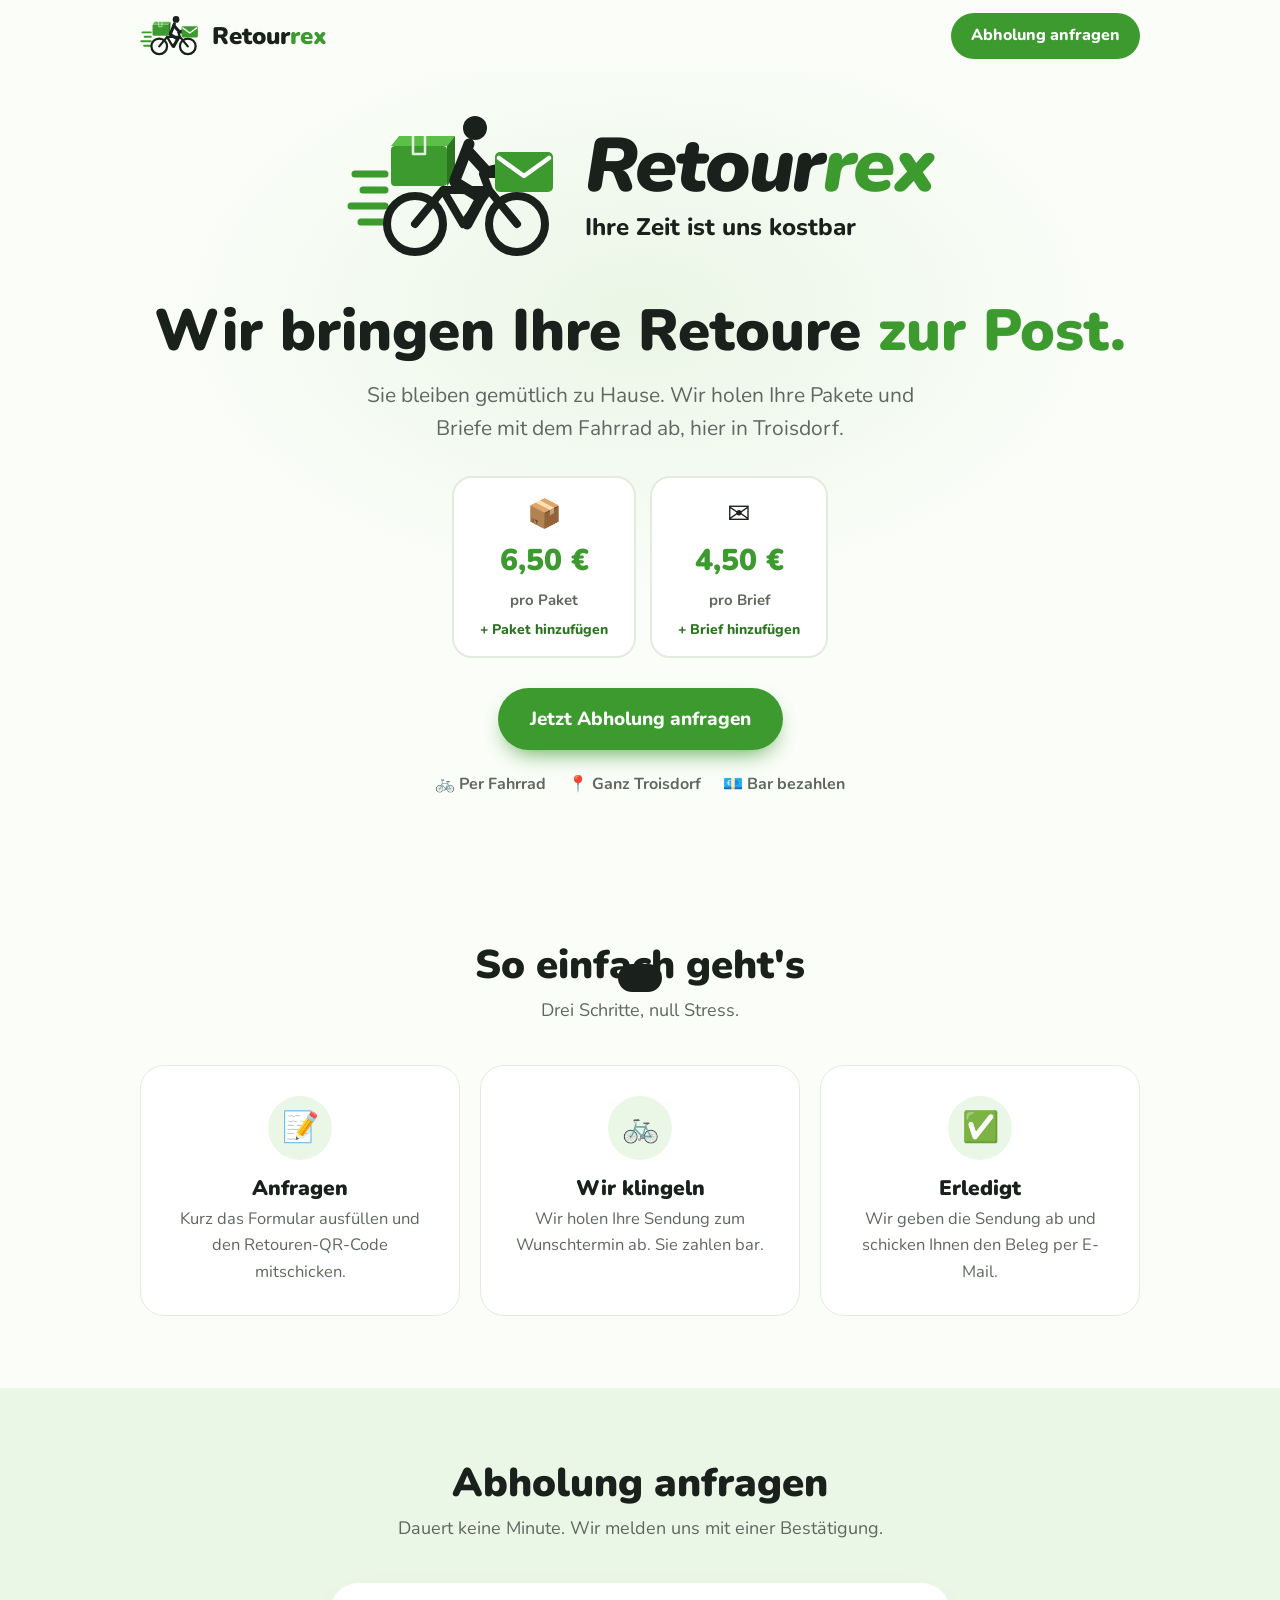
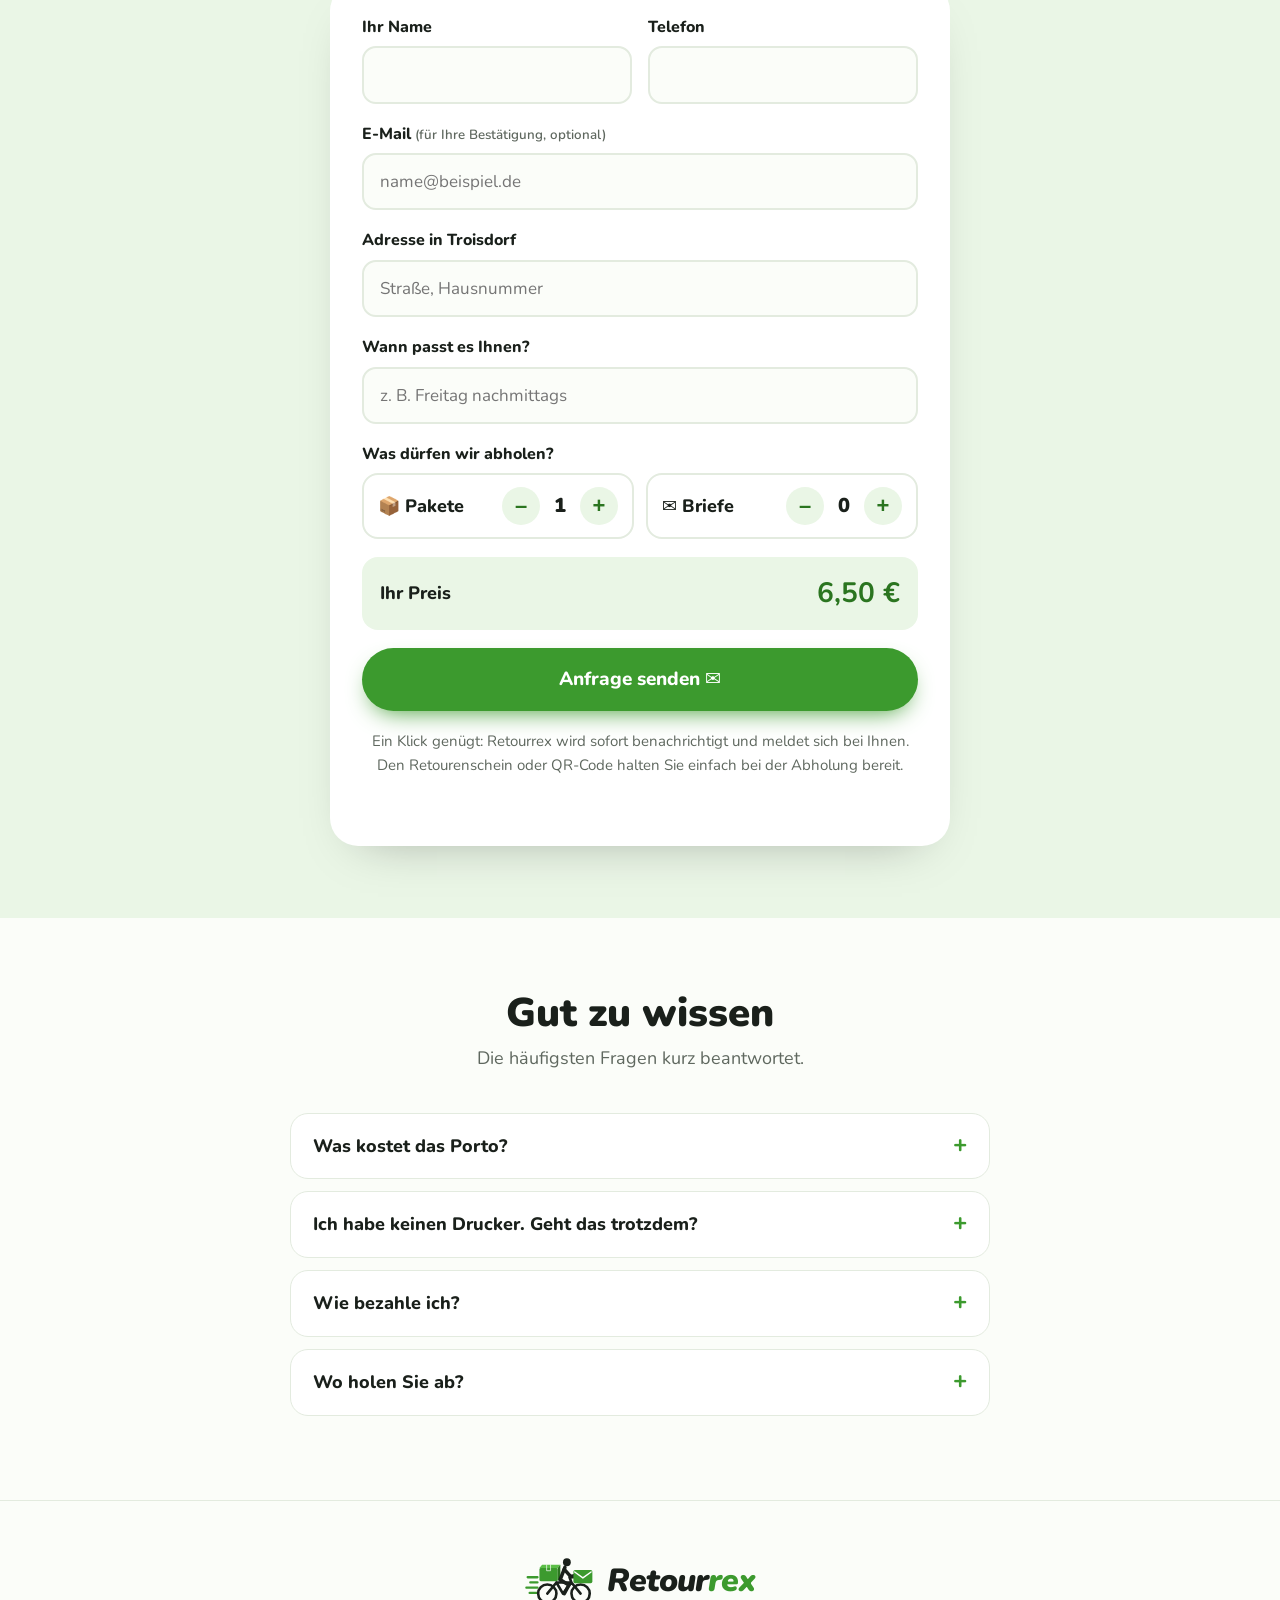
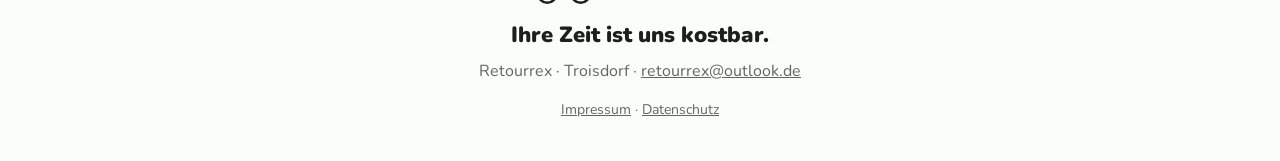
==== index.html @ 2d514b59 "Retourrex Website Co-Authored-By: Claude Opus 5.5 <noreply@anthropic.com>" ====
<!doctype html>
<html lang="de">
<head>
<meta charset="utf-8">
<meta name="viewport" content="width=device-width, initial-scale=1">
<title>Retourrex – Retouren-Abholung Troisdorf</title>
<meta name="description" content="Retourrex holt Ihre Retouren, Pakete und Briefe direkt bei Ihnen zu Hause in Troisdorf ab – per Fahrrad. Paket 6,50 €, Brief 4,50 €.">
<link rel="icon" href="logo-mark.svg">
<link rel="preconnect" href="https://fonts.googleapis.com">
<link rel="preconnect" href="https://fonts.gstatic.com" crossorigin>
<link href="https://fonts.googleapis.com/css2?family=Nunito:wght@400;600;700;800;900&display=swap" rel="stylesheet">
<style>
:root{
  --green:#3c9a2e; --green-dark:#2b7520; --green-soft:#eaf6e6; --glow:#5fd146;
  --ink:#1a201b; --muted:#5f685f; --bg:#fbfdf9; --card:#ffffff; --line:#e3ebdf;
}
@media (prefers-color-scheme: dark){
  :root:not([data-theme="light"]){
    --green:#5cc348; --green-dark:#86dd72; --green-soft:#17281a; --ink:#eef4ec; --muted:#a9b3a9;
    --bg:#0d130e; --card:#141c15; --line:#253227;
  }
}
:root[data-theme="dark"]{
  --green:#5cc348; --green-dark:#86dd72; --green-soft:#17281a; --ink:#eef4ec; --muted:#a9b3a9;
  --bg:#0d130e; --card:#141c15; --line:#253227;
}
*{box-sizing:border-box;margin:0}
html{scroll-behavior:smooth}
body{font-family:Nunito,system-ui,sans-serif;color:var(--ink);background:var(--bg);line-height:1.6;font-size:18px}
a{color:inherit}
.wrap{max-width:1040px;margin:0 auto;padding:0 20px}
h1,h2,h3{line-height:1.15}
h2{font-size:clamp(28px,4.5vw,40px);font-weight:900;text-align:center;margin-bottom:8px}
.sub{text-align:center;color:var(--muted);margin:0 auto 40px;max-width:560px}
section{padding:72px 0}

.btn{display:inline-flex;align-items:center;justify-content:center;gap:10px;background:var(--green);color:#fff;font:inherit;font-weight:800;font-size:19px;text-decoration:none;border:0;border-radius:999px;padding:16px 32px;cursor:pointer;box-shadow:0 10px 24px -10px var(--green);transition:transform .15s,background .15s}
.btn:hover{background:var(--green-dark);transform:translateY(-2px)}

/* Header */
header{position:sticky;top:0;z-index:20;background:color-mix(in srgb,var(--bg) 90%,transparent);backdrop-filter:blur(10px)}
.nav{display:flex;align-items:center;justify-content:space-between;height:72px}
.brand{display:flex;align-items:center;gap:10px;text-decoration:none;font-weight:900;font-size:24px}
.mark{color:var(--ink);display:block}
.brand .mark{width:62px;height:42px}
.brand span span{color:var(--green)}
.nav .btn{padding:10px 20px;font-size:16px;box-shadow:none}

/* Hero */
.hero{text-align:center;padding:24px 0 72px;background:radial-gradient(700px 420px at 50% 30%,var(--green-soft),transparent 70%)}
.logo-big{display:flex;align-items:center;justify-content:center;gap:18px;margin:16px auto 36px;text-align:left;flex-wrap:wrap}
.logo-big .mark{width:clamp(150px,26vw,220px);height:auto;aspect-ratio:220/150;animation:ride 3s ease-in-out infinite}
@keyframes ride{50%{transform:translateX(6px)}}
@media (prefers-reduced-motion: reduce){.logo-big .mark{animation:none}}
.word{font-weight:900;font-style:italic;font-size:clamp(46px,8vw,76px);letter-spacing:-.03em;line-height:1}
.word span{color:var(--green)}
.slogan-hero{font-weight:800;font-size:clamp(18px,2.6vw,24px);margin-top:4px}
@media (max-width:520px){.logo-big{flex-direction:column;text-align:center;gap:6px}}
.hero h1{font-size:clamp(34px,6vw,58px);font-weight:900;margin-bottom:14px}
.hero h1 span{color:var(--green)}
.hero p{font-size:clamp(18px,2.4vw,21px);color:var(--muted);max-width:580px;margin:0 auto 30px}
.prices{display:flex;justify-content:center;gap:14px;flex-wrap:wrap;margin-bottom:30px}
.price{background:var(--card);border:2px solid var(--line);border-radius:20px;padding:14px 26px;min-width:150px}
.price .ico{font-size:28px}
.price b{display:block;font-size:30px;font-weight:900;color:var(--green)}
.price small{color:var(--muted);font-weight:700}
.trust{display:flex;justify-content:center;gap:22px;flex-wrap:wrap;margin-top:22px;color:var(--muted);font-weight:700;font-size:16px}

/* Steps */
.steps{display:grid;grid-template-columns:repeat(3,1fr);gap:20px}
.step{background:var(--card);border:1px solid var(--line);border-radius:24px;padding:30px 24px;text-align:center}
.step .num{width:64px;height:64px;border-radius:50%;background:var(--green-soft);display:grid;place-items:center;font-size:30px;margin:0 auto 16px}
.step h3{font-size:21px;font-weight:900;margin-bottom:6px}
.step p{color:var(--muted);font-size:16.5px}
@media (max-width:760px){.steps{grid-template-columns:1fr}}

/* Booking */
.book{background:var(--green-soft)}
form{max-width:620px;margin:0 auto;background:var(--card);border-radius:28px;padding:32px;box-shadow:0 20px 50px -30px rgba(0,0,0,.35);display:grid;gap:18px}
.row{display:grid;grid-template-columns:1fr 1fr;gap:16px}
@media (max-width:560px){.row{grid-template-columns:1fr}form{padding:22px}}
label{display:block;font-weight:800;font-size:16px;margin-bottom:6px}
input,textarea{font:inherit;font-size:17px;padding:13px 16px;border-radius:14px;border:2px solid var(--line);background:var(--bg);color:var(--ink);width:100%}
input:focus,textarea:focus{outline:none;border-color:var(--green)}
.counters{display:grid;grid-template-columns:1fr 1fr;gap:12px}
.counter{border:2px solid var(--line);border-radius:16px;padding:12px 14px;display:flex;align-items:center;justify-content:space-between;gap:8px}
.counter span{font-weight:800}
.counter .ctl{display:flex;align-items:center;gap:10px}
.counter button{width:38px;height:38px;border-radius:50%;border:0;background:var(--green-soft);color:var(--green-dark);font-size:22px;font-weight:900;cursor:pointer}
.counter button:hover{background:var(--green);color:#fff}
.counter output{min-width:20px;text-align:center;font-weight:900;font-size:20px}
@media (max-width:420px){.counters{grid-template-columns:1fr}}
.total{display:flex;justify-content:space-between;align-items:center;background:var(--green-soft);border-radius:16px;padding:14px 18px;font-weight:800}
.total b{font-size:28px;color:var(--green-dark)}
.tip{font-size:15px;color:var(--muted);text-align:center}
form .btn{width:100%}
#msg{text-align:center;font-weight:700;color:var(--green-dark);min-height:1.2em;font-size:16px}

.price{font:inherit;color:inherit;cursor:pointer;transition:transform .15s,border-color .15s}
.price:hover{transform:translateY(-3px);border-color:var(--green)}
.price .add{display:block;margin-top:6px;font-size:14px;font-weight:800;color:var(--green-dark)}
.btn.ghost{background:transparent;color:var(--green-dark);border:2px solid var(--green);box-shadow:none}
.btn.ghost:hover{background:var(--green-soft)}
.btn[disabled]{opacity:.7;cursor:wait;transform:none}
.done{max-width:620px;margin:0 auto;background:var(--card);border-radius:28px;padding:40px 32px;text-align:center;box-shadow:0 20px 50px -30px rgba(0,0,0,.35)}
.done-ico{font-size:56px;animation:pop .5s ease-out}
@keyframes pop{0%{transform:scale(.3)}70%{transform:scale(1.15)}100%{transform:scale(1)}}
.done h3{font-size:28px;font-weight:900;margin:8px 0}
.done p{color:var(--muted)}
.summary{background:var(--green-soft);border-radius:16px;padding:14px 18px;margin:20px 0;font-weight:700;text-align:left;white-space:pre-line}
.toast{position:fixed;left:50%;bottom:28px;transform:translate(-50%,120px);background:var(--ink);color:var(--bg);padding:14px 22px;border-radius:999px;font-weight:800;z-index:50;transition:transform .3s;pointer-events:none;white-space:nowrap}
.toast.show{transform:translate(-50%,0)}
@media (max-width:640px){.toast{bottom:90px}}

[hidden]{display:none!important}
/* FAQ */
.faq{max-width:700px;margin:0 auto}
details{background:var(--card);border:1px solid var(--line);border-radius:18px;padding:18px 22px;margin-bottom:12px}
summary{font-weight:800;cursor:pointer;list-style:none;display:flex;justify-content:space-between;gap:12px}
summary::-webkit-details-marker{display:none}
summary::after{content:"+";color:var(--green);font-size:24px;line-height:1}
details[open] summary::after{content:"–"}
details p{color:var(--muted);margin-top:8px}

/* Footer */
footer{text-align:center;padding:56px 0 40px;border-top:1px solid var(--line)}
.logo-foot{display:flex;align-items:center;justify-content:center;gap:10px;margin-bottom:12px}
.logo-foot .mark{width:72px;height:49px}
.logo-foot .word{font-size:32px}
footer .slogan{font-weight:900;font-size:22px;margin-bottom:6px}
footer p{color:var(--muted);font-size:16px}
footer .small{font-size:14px;margin-top:14px}
.mobile-cta{display:none}
@media (max-width:640px){
  .nav .btn{display:none}
  .mobile-cta{display:flex;position:fixed;left:14px;right:14px;bottom:14px;z-index:30}
  footer{padding-bottom:100px}
}
</style>
</head>
<body>
<svg width="0" height="0" style="position:absolute" aria-hidden="true"><symbol id="mark" viewBox="0 0 220 150" fill="none" stroke-linecap="round" stroke-linejoin="round">
  <!-- Speed-Linien -->
  <g stroke="#3c9a2e" stroke-width="7">
    <path d="M8 62h30M16 78h22M4 94h34M14 110h22"/>
  </g>
  <!-- Paket hinten -->
  <rect x="44" y="34" width="56" height="40" rx="4" fill="#3c9a2e"/>
  <path d="M44 34l8-10h56l-8 10z" fill="#5cbf48"/>
  <path d="M100 34l8-10v40l-8 10z" fill="#2b7520"/>
  <path d="M66 24v18h12V24" stroke="#ffffff" stroke-width="2.5" fill="none" opacity=".85"/>
  <!-- Räder -->
  <g stroke="currentColor" stroke-width="8">
    <circle cx="68" cy="112" r="28"/>
    <circle cx="170" cy="112" r="28"/>
    <!-- Rahmen -->
    <path d="M68 112l28-34h46l28 34M96 78l20 34 26-34M110 70l6 8M142 78l-6-16h12"/>
  </g>
  <!-- Fahrer -->
  <circle cx="128" cy="16" r="12" fill="currentColor"/>
  <g stroke="currentColor" stroke-width="11">
    <path d="M122 32l-14 36"/>
    <path d="M120 38l20 22 8-2"/>
    <path d="M108 70l26 16-14 26"/>
  </g>
  <!-- Brief vorne -->
  <rect x="148" y="40" width="58" height="40" rx="5" fill="#3c9a2e"/>
  <path d="M152 46l25 18 25-18" stroke="#ffffff" stroke-width="4.5"/>
</symbol></svg>

<header>
  <div class="wrap nav">
    <a class="brand" href="#top"><svg class="mark" aria-hidden="true"><use href="#mark"/></svg><span>Retour<span>rex</span></span></a>
    <a class="btn" href="#buchen">Abholung anfragen</a>
  </div>
</header>

<main id="top">
  <section class="hero">
    <div class="wrap">
      <div class="logo-big" role="img" aria-label="Retourrex – Ihre Zeit ist uns kostbar"><svg class="mark" aria-hidden="true"><use href="#mark"/></svg><div><div class="word">Retour<span>rex</span></div><div class="slogan-hero">Ihre Zeit ist uns kostbar</div></div></div>
      <h1>Wir bringen Ihre Retoure <span>zur Post.</span></h1>
      <p>Sie bleiben gemütlich zu Hause. Wir holen Ihre Pakete und Briefe mit dem Fahrrad ab, hier in Troisdorf.</p>
      <div class="prices">
        <button type="button" class="price" data-add="p"><div class="ico">📦</div><b>6,50 €</b><small>pro Paket</small><span class="add">+ Paket hinzufügen</span></button>
        <button type="button" class="price" data-add="b"><div class="ico">✉️</div><b>4,50 €</b><small>pro Brief</small><span class="add">+ Brief hinzufügen</span></button>
      </div>
      <a class="btn" href="#buchen">Jetzt Abholung anfragen</a>
      <div class="trust"><span>🚲 Per Fahrrad</span><span>📍 Ganz Troisdorf</span><span>💶 Bar bezahlen</span></div>
    </div>
  </section>

  <section>
    <div class="wrap">
      <h2>So einfach geht's</h2>
      <p class="sub">Drei Schritte, null Stress.</p>
      <div class="steps">
        <div class="step"><div class="num">📝</div><h3>Anfragen</h3><p>Kurz das Formular ausfüllen und den Retouren-QR-Code mitschicken.</p></div>
        <div class="step"><div class="num">🚲</div><h3>Wir klingeln</h3><p>Wir holen Ihre Sendung zum Wunschtermin ab. Sie zahlen bar.</p></div>
        <div class="step"><div class="num">✅</div><h3>Erledigt</h3><p>Wir geben die Sendung ab und schicken Ihnen den Beleg per E-Mail.</p></div>
      </div>
    </div>
  </section>

  <section class="book" id="buchen">
    <div class="wrap">
      <h2>Abholung anfragen</h2>
      <p class="sub">Dauert keine Minute. Wir melden uns mit einer Bestätigung.</p>
      <form id="bookForm" novalidate>
        <div class="row">
          <div><label for="fName">Ihr Name</label><input id="fName" autocomplete="name" required></div>
          <div><label for="fPhone">Telefon</label><input id="fPhone" type="tel" autocomplete="tel" required></div>
        </div>
        <div><label for="fMail">E-Mail <small style="font-weight:600;color:var(--muted)">(für Ihre Bestätigung, optional)</small></label><input id="fMail" type="email" autocomplete="email" placeholder="name@beispiel.de"></div>
        <div><label for="fAddr">Adresse in Troisdorf</label><input id="fAddr" autocomplete="street-address" placeholder="Straße, Hausnummer" required></div>
        <div><label for="fDate">Wann passt es Ihnen?</label><input id="fDate" placeholder="z. B. Freitag nachmittags" required></div>
        <div>
          <label>Was dürfen wir abholen?</label>
          <div class="counters">
            <div class="counter"><span>📦 Pakete</span><div class="ctl"><button type="button" data-t="p" data-d="-1" aria-label="Ein Paket weniger">–</button><output id="cP">1</output><button type="button" data-t="p" data-d="1" aria-label="Ein Paket mehr">+</button></div></div>
            <div class="counter"><span>✉️ Briefe</span><div class="ctl"><button type="button" data-t="b" data-d="-1" aria-label="Ein Brief weniger">–</button><output id="cB">0</output><button type="button" data-t="b" data-d="1" aria-label="Ein Brief mehr">+</button></div></div>
          </div>
        </div>
        <div class="total"><span>Ihr Preis</span><b id="total">6,50 €</b></div>
        <button class="btn" type="submit">Anfrage senden ✉️</button>
        <p class="tip">Ein Klick genügt: Retourrex wird sofort benachrichtigt und meldet sich bei Ihnen. Den Retourenschein oder QR-Code halten Sie einfach bei der Abholung bereit.</p>
        <p id="msg" role="status"></p>
      </form>
      <div class="done" id="done" hidden tabindex="-1">
        <div class="done-ico">🎉</div>
        <h3>Danke, <span id="dName"></span>!</h3>
        <p id="dText">Ihre Anfrage ist bei Retourrex angekommen. Wir melden uns in Kürze unter <b id="dPhone"></b>, um den Termin zu bestätigen.</p>
        <div class="summary" id="dSum"></div>
        <button type="button" class="btn ghost" id="again">Noch eine Abholung anfragen</button>
      </div>
      <div class="toast" id="toast" role="status" aria-live="polite"></div>
    </div>
  </section>

  <section>
    <div class="wrap">
      <h2>Gut zu wissen</h2>
      <p class="sub">Die häufigsten Fragen kurz beantwortet.</p>
      <div class="faq">
        <details><summary>Was kostet das Porto?</summary><p>Bei kostenlosen Retouren zahlen Sie nur unseren Abholpreis. Bei frankierten Sendungen kommt das Porto dazu.</p></details>
        <details><summary>Ich habe keinen Drucker. Geht das trotzdem?</summary><p>Ja! Schicken Sie uns einfach den QR-Code per E-Mail. Das Etikett wird dann bei der Annahmestelle gedruckt.</p></details>
        <details><summary>Wie bezahle ich?</summary><p>Bar bei der Abholung. Am besten den Betrag passend bereithalten.</p></details>
        <details><summary>Wo holen Sie ab?</summary><p>In ganz Troisdorf: Mitte, Oberlar, Sieglar, Spich, Altenrath, Bergheim, Eschmar, Kriegsdorf, Müllekoven und allen anderen Stadtteilen.</p></details>
      </div>
    </div>
  </section>
</main>

<footer>
  <div class="wrap">
    <div class="logo-foot"><svg class="mark" aria-hidden="true"><use href="#mark"/></svg><span class="word">Retour<span>rex</span></span></div>
    <div class="slogan">Ihre Zeit ist uns kostbar.</div>
    <p>Retourrex · Troisdorf · <a href="mailto:retourrex@outlook.de">retourrex@outlook.de</a></p>
    <p class="small"><a href="#" onclick="return false">Impressum</a> · <a href="#" onclick="return false">Datenschutz</a></p>
  </div>
</footer>

<a class="btn mobile-cta" href="#buchen">📦 Abholung anfragen</a>

<script>
/* ===== EINSTELLUNG =====
   Kostenlosen Schlüssel holen auf https://web3forms.com (nur E-Mail eingeben, z. B. retourrex@outlook.de)
   und hier zwischen die Anführungszeichen setzen. Dann kommt jede Anfrage sofort als E-Mail an.
   Ohne Schlüssel öffnet sich ersatzweise das E-Mail-Programm des Kunden. */
const WEB3FORMS_KEY = '';
const EMAIL='retourrex@outlook.de', P=6.5, B=4.5;

const $=id=>document.getElementById(id);
const eur=n=>n.toLocaleString('de-DE',{style:'currency',currency:'EUR'});
const c={p:1,b:0};
let pristine=true;
function render(){ $('cP').textContent=c.p; $('cB').textContent=c.b; $('total').textContent=eur(c.p*P+c.b*B); }
function toast(t){ const el=$('toast'); el.textContent=t; el.classList.add('show'); clearTimeout(toast.t); toast.t=setTimeout(()=>el.classList.remove('show'),2200); }

document.querySelectorAll('.counter button').forEach(btn=>btn.addEventListener('click',()=>{
  pristine=false; const t=btn.dataset.t; c[t]=Math.max(0,Math.min(30,c[t]+ +btn.dataset.d)); render();
}));
// Preis-Karten anklickbar: fügen etwas hinzu und springen zum Formular
document.querySelectorAll('[data-add]').forEach(card=>card.addEventListener('click',()=>{
  const t=card.dataset.add;
  if(pristine){ c.p=0; c.b=0; pristine=false; }
  c[t]=Math.min(30,c[t]+1); render();
  toast(t==='p' ? `📦 Paket hinzugefügt (${c.p})` : `✉️ Brief hinzugefügt (${c.b})`);
  $('buchen').scrollIntoView({behavior:'smooth'});
}));

function summary(){
  return `📍 ${$('fAddr').value}, Troisdorf\n🕒 ${$('fDate').value}\n📦 ${c.p} Paket(e) · ✉️ ${c.b} Brief(e)\n💶 ${eur(c.p*P+c.b*B)} (bar bei Abholung)`;
}
function showDone(viaMail){
  if(viaMail) $('dText').innerHTML='Bitte senden Sie jetzt noch die E-Mail ab, die sich geöffnet hat. Danach melden wir uns unter <b id="dPhone"></b>.';
  $('dName').textContent=$('fName').value.split(' ')[0];
  $('dPhone').textContent=$('fPhone').value;
  $('dSum').textContent=summary();
  $('bookForm').hidden=true; $('done').hidden=false; $('done').focus();
  $('buchen').scrollIntoView({behavior:'smooth'});
}

$('bookForm').addEventListener('submit',async e=>{
  e.preventDefault();
  for(const id of ['fName','fPhone','fAddr','fDate']){
    if(!$(id).value.trim()){ $(id).focus(); $('msg').textContent='Bitte noch alle Felder ausfüllen 🙂'; return; }
  }
  if(c.p+c.b<1){ $('msg').textContent='Bitte mindestens ein Paket oder einen Brief wählen.'; return; }
  const data={
    Name:$('fName').value, Telefon:$('fPhone').value, 'E-Mail':$('fMail').value||'–',
    Adresse:$('fAddr').value+', Troisdorf', Wunschtermin:$('fDate').value,
    Pakete:c.p, Briefe:c.b, Preis:eur(c.p*P+c.b*B)+' (bar)'
  };
  const btn=e.submitter||$('bookForm').querySelector('[type=submit]');
  if(WEB3FORMS_KEY){
    btn.disabled=true; btn.textContent='Wird gesendet …'; $('msg').textContent='';
    try{
      const r=await fetch('https://api.web3forms.com/submit',{method:'POST',headers:{'Content-Type':'application/json',Accept:'application/json'},
        body:JSON.stringify({access_key:WEB3FORMS_KEY, subject:`🚲 Neue Abholung: ${data.Name} – ${data.Wunschtermin}`, from_name:'Retourrex Website',
          ...(($('fMail').value)?{email:$('fMail').value}:{}), ...data})});
      const j=await r.json();
      if(!j.success) throw new Error(j.message);
      showDone(); return;
    }catch(err){
      $('msg').textContent='Senden hat nicht geklappt. Wir öffnen stattdessen Ihr E-Mail-Programm.';
    }finally{ btn.disabled=false; btn.textContent='Anfrage senden ✉️'; }
  }
  const body='Hallo Retourrex,\n\nich möchte gern eine Abholung:\n\n'+Object.entries(data).map(([k,v])=>`${k}: ${v}`).join('\n')+'\n\nDanke!';
  location.href=`mailto:${EMAIL}?subject=${encodeURIComponent('Abholung – '+data.Name)}&body=${encodeURIComponent(body)}`;
  showDone(true);
});
$('again').addEventListener('click',()=>{
  $('bookForm').reset(); c.p=1; c.b=0; pristine=true; render(); $('msg').textContent='';
  $('done').hidden=true; $('bookForm').hidden=false; $('fName').focus();
});
</script>
</body>
</html>
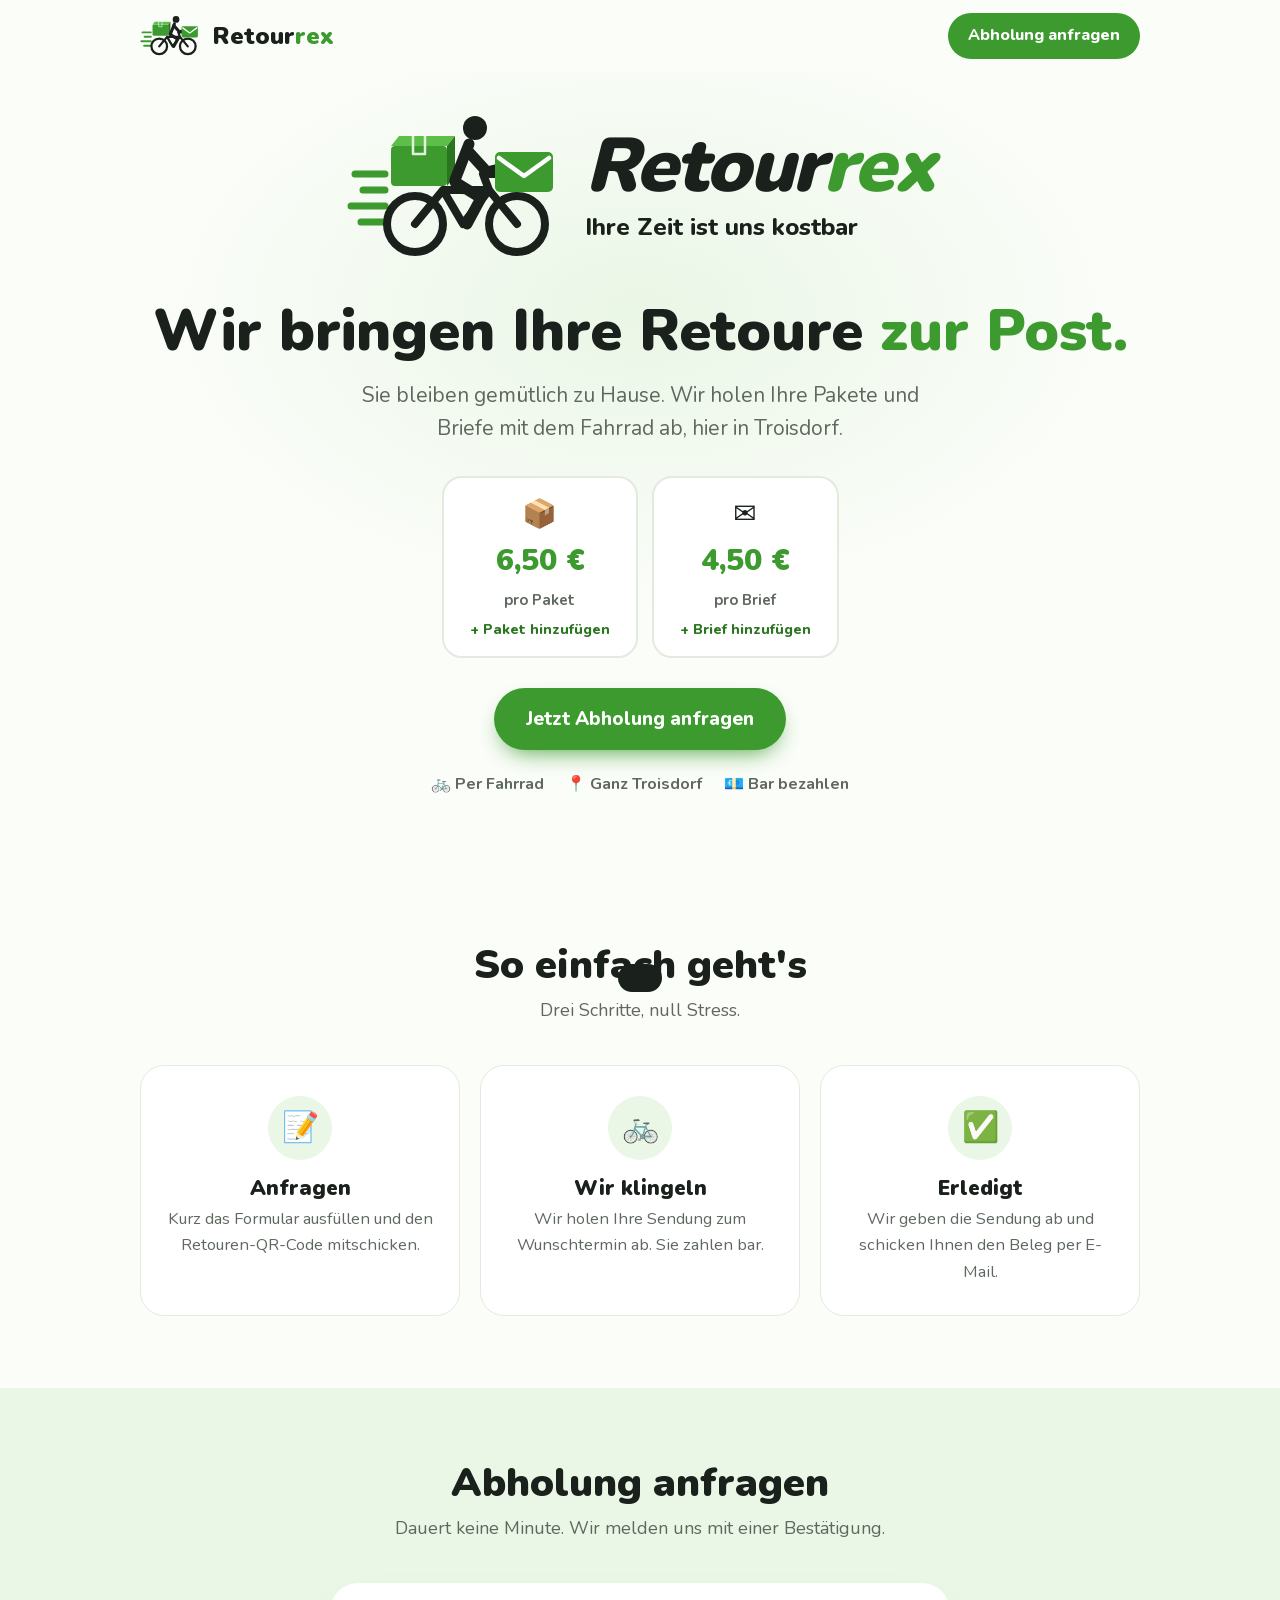
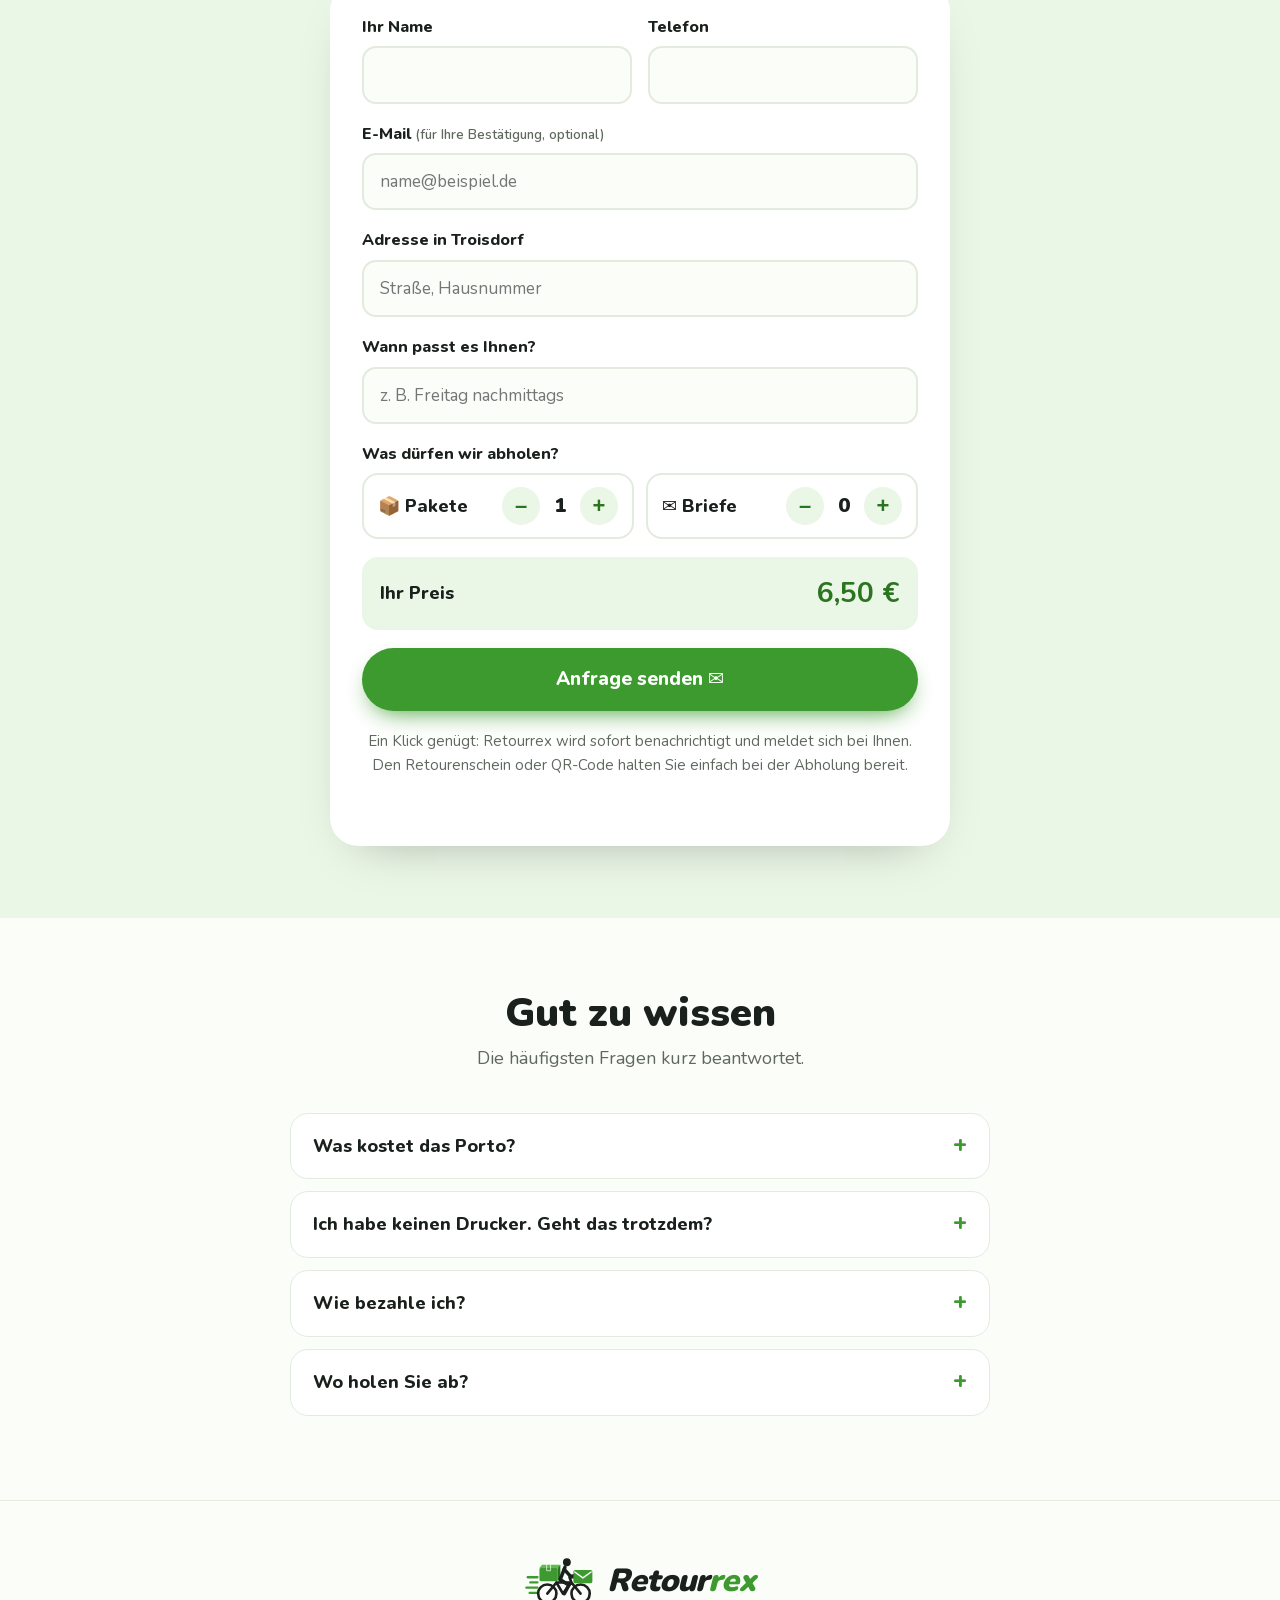
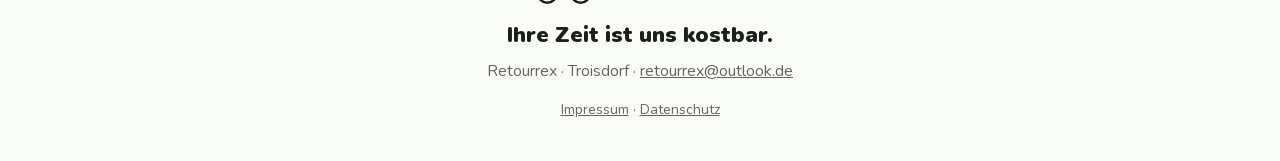
==== commit 508a784f: "Impressum, Datenschutz und lokale Schrift Co-Authored-By: Claude Opus 5.5 <noreply@anthropic.com>" ====
--- a/index.html
+++ b/index.html
@@ -6,9 +6,8 @@
 <title>Retourrex – Retouren-Abholung Troisdorf</title>
 <meta name="description" content="Retourrex holt Ihre Retouren, Pakete und Briefe direkt bei Ihnen zu Hause in Troisdorf ab – per Fahrrad. Paket 6,50 €, Brief 4,50 €.">
 <link rel="icon" href="logo-mark.svg">
-<link rel="preconnect" href="https://fonts.googleapis.com">
-<link rel="preconnect" href="https://fonts.gstatic.com" crossorigin>
-<link href="https://fonts.googleapis.com/css2?family=Nunito:wght@400;600;700;800;900&display=swap" rel="stylesheet">
+<link rel="preload" href="fonts/nunito-latin.woff2" as="font" type="font/woff2" crossorigin>
+<style>@font-face{font-family:Nunito;src:url(fonts/nunito-latin.woff2) format("woff2");font-weight:200 1000;font-display:swap}</style>
 <style>
 :root{
   --green:#3c9a2e; --green-dark:#2b7520; --green-soft:#eaf6e6; --glow:#5fd146;
@@ -256,7 +255,7 @@
     <div class="logo-foot"><svg class="mark" aria-hidden="true"><use href="#mark"/></svg><span class="word">Retour<span>rex</span></span></div>
     <div class="slogan">Ihre Zeit ist uns kostbar.</div>
     <p>Retourrex · Troisdorf · <a href="mailto:retourrex@outlook.de">retourrex@outlook.de</a></p>
-    <p class="small"><a href="#" onclick="return false">Impressum</a> · <a href="#" onclick="return false">Datenschutz</a></p>
+    <p class="small"><a href="impressum.html">Impressum</a> · <a href="datenschutz.html">Datenschutz</a></p>
   </div>
 </footer>
 
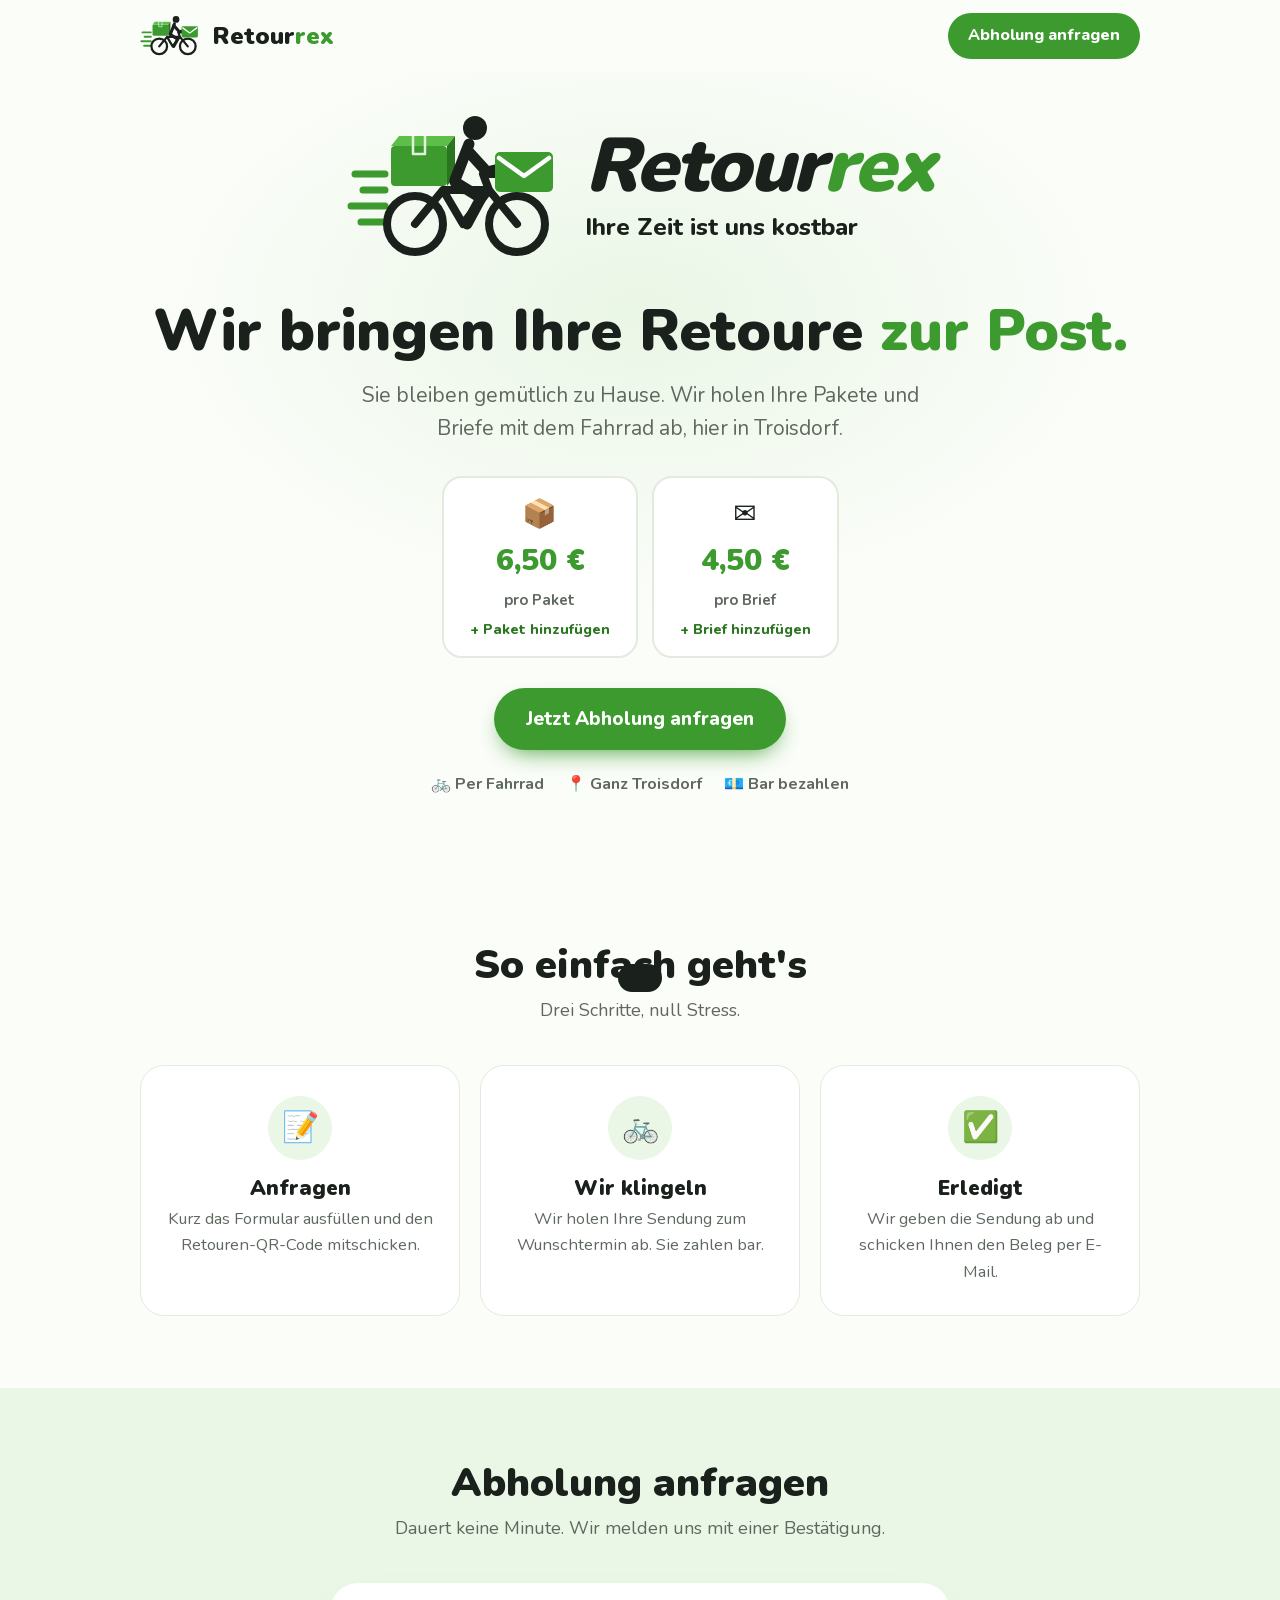
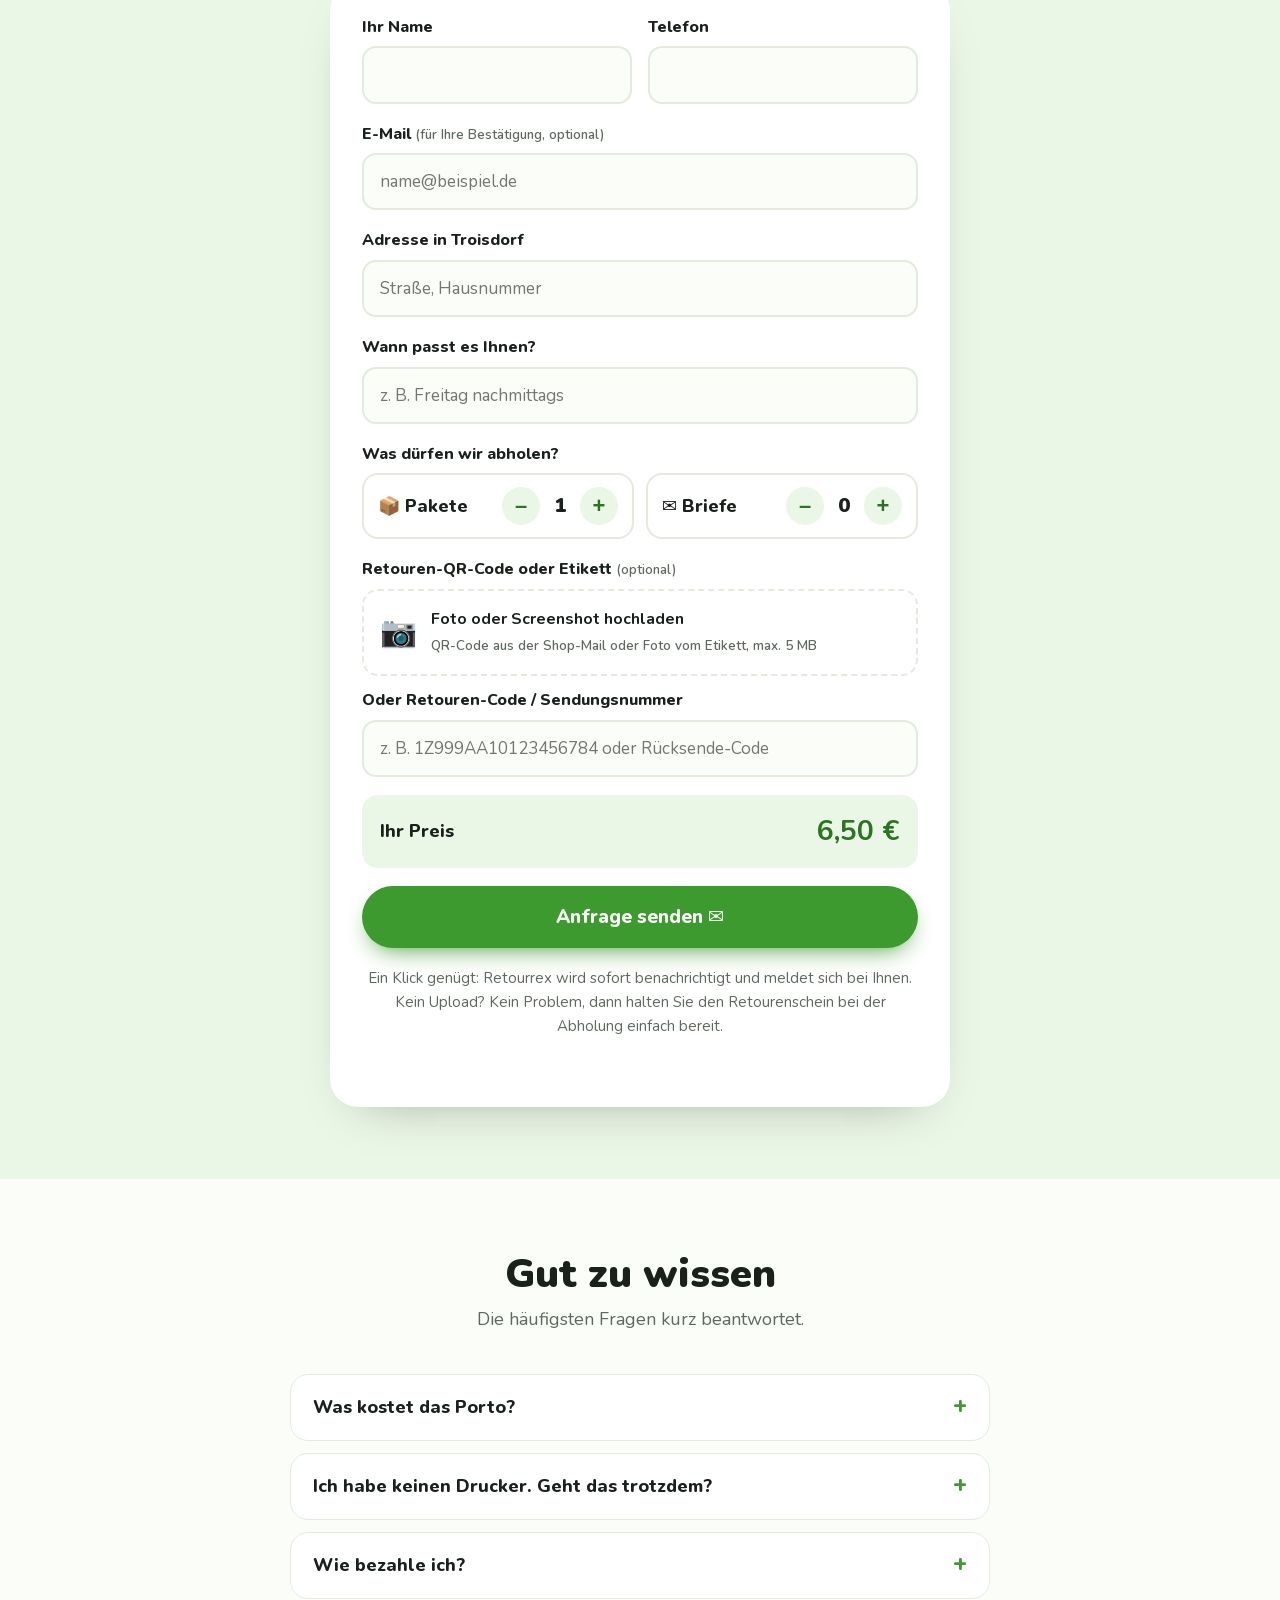
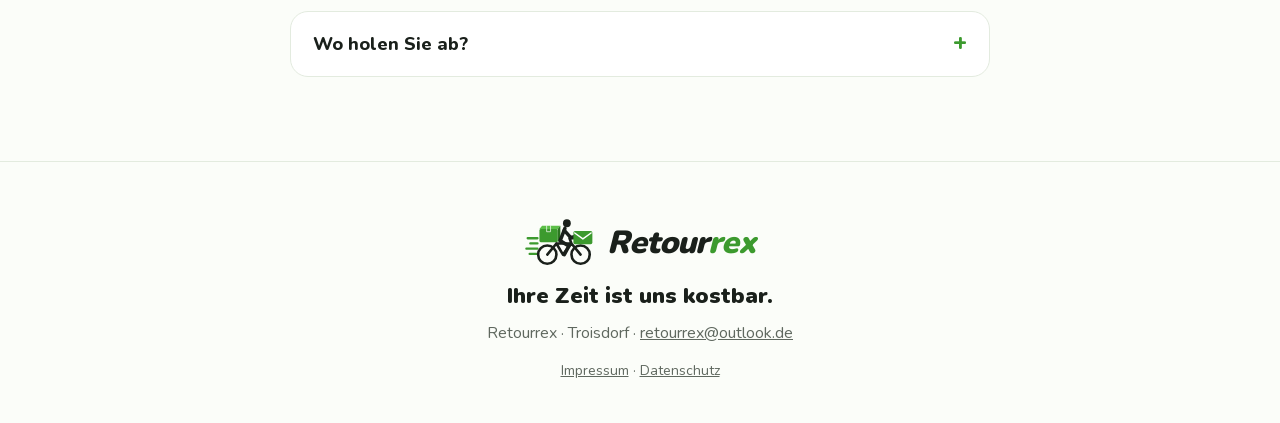
==== commit 0d750a3a: "Upload für Retouren-QR-Code und Feld für Retouren-Code Co-Authored-By: Claude Opus 5.5 <noreply@anth" ====
--- a/index.html
+++ b/index.html
@@ -112,6 +112,14 @@
 @media (max-width:640px){.toast{bottom:90px}}
 
 [hidden]{display:none!important}
+.drop{display:flex;align-items:center;gap:14px;border:2px dashed var(--line);border-radius:16px;padding:16px;cursor:pointer;margin:0;font-weight:600;transition:border-color .15s,background .15s}
+.drop:hover,.drop.over{border-color:var(--green);background:var(--green-soft)}
+.drop input{position:absolute;width:1px;height:1px;opacity:0}
+.drop:focus-within{border-color:var(--green)}
+.drop-ico{font-size:30px;flex:none}
+.drop small{color:var(--muted);font-weight:600}
+.drop img{width:64px;height:64px;object-fit:cover;border-radius:10px;margin-left:auto;flex:none}
+.link{background:none;border:0;color:var(--green-dark);font:inherit;font-size:15px;font-weight:800;cursor:pointer;padding:6px 0;text-decoration:underline}
 /* FAQ */
 .faq{max-width:700px;margin:0 auto}
 details{background:var(--card);border:1px solid var(--line);border-radius:18px;padding:18px 22px;margin-bottom:12px}
@@ -220,9 +228,21 @@
             <div class="counter"><span>✉️ Briefe</span><div class="ctl"><button type="button" data-t="b" data-d="-1" aria-label="Ein Brief weniger">–</button><output id="cB">0</output><button type="button" data-t="b" data-d="1" aria-label="Ein Brief mehr">+</button></div></div>
           </div>
         </div>
+        <div class="ret">
+          <label>Retouren-QR-Code oder Etikett <small style="font-weight:600;color:var(--muted)">(optional)</small></label>
+          <label class="drop" for="fFile" id="dropZone">
+            <input id="fFile" type="file" accept="image/*,application/pdf">
+            <span class="drop-ico">📷</span>
+            <span id="dropText"><b>Foto oder Screenshot hochladen</b><br><small>QR-Code aus der Shop-Mail oder Foto vom Etikett, max. 5 MB</small></span>
+            <img id="dropPrev" alt="" hidden>
+          </label>
+          <button type="button" class="link" id="fileClear" hidden>Datei entfernen</button>
+          <label for="fCode" style="margin-top:12px">Oder Retouren-Code / Sendungsnummer</label>
+          <input id="fCode" placeholder="z. B. 1Z999AA10123456784 oder Rücksende-Code">
+        </div>
         <div class="total"><span>Ihr Preis</span><b id="total">6,50 €</b></div>
         <button class="btn" type="submit">Anfrage senden ✉️</button>
-        <p class="tip">Ein Klick genügt: Retourrex wird sofort benachrichtigt und meldet sich bei Ihnen. Den Retourenschein oder QR-Code halten Sie einfach bei der Abholung bereit.</p>
+        <p class="tip">Ein Klick genügt: Retourrex wird sofort benachrichtigt und meldet sich bei Ihnen. Kein Upload? Kein Problem, dann halten Sie den Retourenschein bei der Abholung einfach bereit.</p>
         <p id="msg" role="status"></p>
       </form>
       <div class="done" id="done" hidden tabindex="-1">
@@ -242,7 +262,7 @@
       <p class="sub">Die häufigsten Fragen kurz beantwortet.</p>
       <div class="faq">
         <details><summary>Was kostet das Porto?</summary><p>Bei kostenlosen Retouren zahlen Sie nur unseren Abholpreis. Bei frankierten Sendungen kommt das Porto dazu.</p></details>
-        <details><summary>Ich habe keinen Drucker. Geht das trotzdem?</summary><p>Ja! Schicken Sie uns einfach den QR-Code per E-Mail. Das Etikett wird dann bei der Annahmestelle gedruckt.</p></details>
+        <details><summary>Ich habe keinen Drucker. Geht das trotzdem?</summary><p>Ja! Laden Sie den QR-Code einfach im Anfrageformular hoch, als Screenshot aus der Shop-Mail. Das Etikett wird dann bei der Annahmestelle gedruckt.</p></details>
         <details><summary>Wie bezahle ich?</summary><p>Bar bei der Abholung. Am besten den Betrag passend bereithalten.</p></details>
         <details><summary>Wo holen Sie ab?</summary><p>In ganz Troisdorf: Mitte, Oberlar, Sieglar, Spich, Altenrath, Bergheim, Eschmar, Kriegsdorf, Müllekoven und allen anderen Stadtteilen.</p></details>
       </div>
@@ -263,9 +283,10 @@
 
 <script>
 /* ===== EINSTELLUNG =====
-   Kostenlosen Schlüssel holen auf https://web3forms.com (nur E-Mail eingeben, z. B. retourrex@outlook.de)
-   und hier zwischen die Anführungszeichen setzen. Dann kommt jede Anfrage sofort als E-Mail an.
-   Ohne Schlüssel öffnet sich ersatzweise das E-Mail-Programm des Kunden. */
+   Bestellungen gehen direkt per FormSubmit (formsubmit.co) als E-Mail an retourrex@outlook.de.
+   Einmalig nötig: Die erste Bestellung löst eine Aktivierungs-Mail an retourrex@outlook.de aus,
+   dort auf "Activate Form" klicken. Danach kommt jede Bestellung sofort an.
+   Optional statt FormSubmit: Web3Forms-Schlüssel hier eintragen. */
 const WEB3FORMS_KEY = '';
 const EMAIL='retourrex@outlook.de', P=6.5, B=4.5;
 
@@ -309,28 +330,59 @@
   const data={
     Name:$('fName').value, Telefon:$('fPhone').value, 'E-Mail':$('fMail').value||'–',
     Adresse:$('fAddr').value+', Troisdorf', Wunschtermin:$('fDate').value,
-    Pakete:c.p, Briefe:c.b, Preis:eur(c.p*P+c.b*B)+' (bar)'
+    Pakete:c.p, Briefe:c.b, Preis:eur(c.p*P+c.b*B)+' (bar)',
+    'Retouren-Code':$('fCode').value||'–', 'QR-Code/Etikett':$('fFile').files[0]?'im Anhang':'–'
   };
   const btn=e.submitter||$('bookForm').querySelector('[type=submit]');
-  if(WEB3FORMS_KEY){
-    btn.disabled=true; btn.textContent='Wird gesendet …'; $('msg').textContent='';
-    try{
+  const subject=`🚲 Neue Abholung: ${data.Name} – ${data.Wunschtermin}`;
+  btn.disabled=true; btn.textContent='Wird gesendet …'; $('msg').textContent='';
+  try{
+    let ok=false;
+    if(WEB3FORMS_KEY){
       const r=await fetch('https://api.web3forms.com/submit',{method:'POST',headers:{'Content-Type':'application/json',Accept:'application/json'},
-        body:JSON.stringify({access_key:WEB3FORMS_KEY, subject:`🚲 Neue Abholung: ${data.Name} – ${data.Wunschtermin}`, from_name:'Retourrex Website',
+        body:JSON.stringify({access_key:WEB3FORMS_KEY, subject, from_name:'Retourrex Website',
           ...(($('fMail').value)?{email:$('fMail').value}:{}), ...data})});
+      ok=(await r.json()).success===true;
+    }else{
+      // Direktversand über FormSubmit: Bestellung geht sofort als E-Mail an Retourrex
+      const fd=new FormData();
+      const fields={_subject:subject, _template:'table', _captcha:'false', ...(($('fMail').value)?{_replyto:$('fMail').value}:{}), ...data};
+      Object.entries(fields).forEach(([k,v])=>fd.append(k,v));
+      if($('fFile').files[0]) fd.append('attachment',$('fFile').files[0]);
+      const r=await fetch(`https://formsubmit.co/ajax/${EMAIL}`,{method:'POST',headers:{Accept:'application/json'},body:fd});
       const j=await r.json();
-      if(!j.success) throw new Error(j.message);
-      showDone(); return;
-    }catch(err){
-      $('msg').textContent='Senden hat nicht geklappt. Wir öffnen stattdessen Ihr E-Mail-Programm.';
-    }finally{ btn.disabled=false; btn.textContent='Anfrage senden ✉️'; }
-  }
+      ok=j.success===true||j.success==='true';
+    }
+    if(ok){ showDone(); return; }
+    throw new Error('not sent');
+  }catch(err){
+    $('msg').textContent='Senden hat nicht geklappt. Wir öffnen stattdessen Ihr E-Mail-Programm.';
+  }finally{ btn.disabled=false; btn.textContent='Anfrage senden ✉️'; }
+  if(data['QR-Code/Etikett']==='im Anhang') data['QR-Code/Etikett']='bitte an diese Mail anhängen';
   const body='Hallo Retourrex,\n\nich möchte gern eine Abholung:\n\n'+Object.entries(data).map(([k,v])=>`${k}: ${v}`).join('\n')+'\n\nDanke!';
   location.href=`mailto:${EMAIL}?subject=${encodeURIComponent('Abholung – '+data.Name)}&body=${encodeURIComponent(body)}`;
   showDone(true);
 });
+// Upload: Vorschau, Größe prüfen, Drag & Drop
+const MAX=5*1024*1024;
+function showFile(){
+  const f=$('fFile').files[0];
+  if(f && f.size>MAX){ $('fFile').value=''; toast('Datei ist zu groß (max. 5 MB)'); }
+  const g=$('fFile').files[0];
+  $('fileClear').hidden=!g;
+  $('dropText').innerHTML = g ? `<b>✓ ${g.name.replace(/[<>&]/g,'')}</b><br><small>wird mitgeschickt</small>` : '<b>Foto oder Screenshot hochladen</b><br><small>QR-Code aus der Shop-Mail oder Foto vom Etikett, max. 5 MB</small>';
+  const img=$('dropPrev');
+  if(g && g.type.startsWith('image/')){ img.src=URL.createObjectURL(g); img.hidden=false; } else { img.hidden=true; img.removeAttribute('src'); }
+}
+$('fFile').addEventListener('change',showFile);
+$('fileClear').addEventListener('click',()=>{ $('fFile').value=''; showFile(); });
+const dz=$('dropZone');
+['dragenter','dragover'].forEach(ev=>dz.addEventListener(ev,e=>{e.preventDefault(); dz.classList.add('over');}));
+['dragleave','drop'].forEach(ev=>dz.addEventListener(ev,e=>{e.preventDefault(); dz.classList.remove('over');}));
+dz.addEventListener('drop',e=>{ if(e.dataTransfer.files.length){ $('fFile').files=e.dataTransfer.files; showFile(); }});
+
 $('again').addEventListener('click',()=>{
-  $('bookForm').reset(); c.p=1; c.b=0; pristine=true; render(); $('msg').textContent='';
+  $('bookForm').reset(); showFile(); c.p=1; c.b=0; pristine=true; render(); $('msg').textContent='';
   $('done').hidden=true; $('bookForm').hidden=false; $('fName').focus();
 });
 </script>
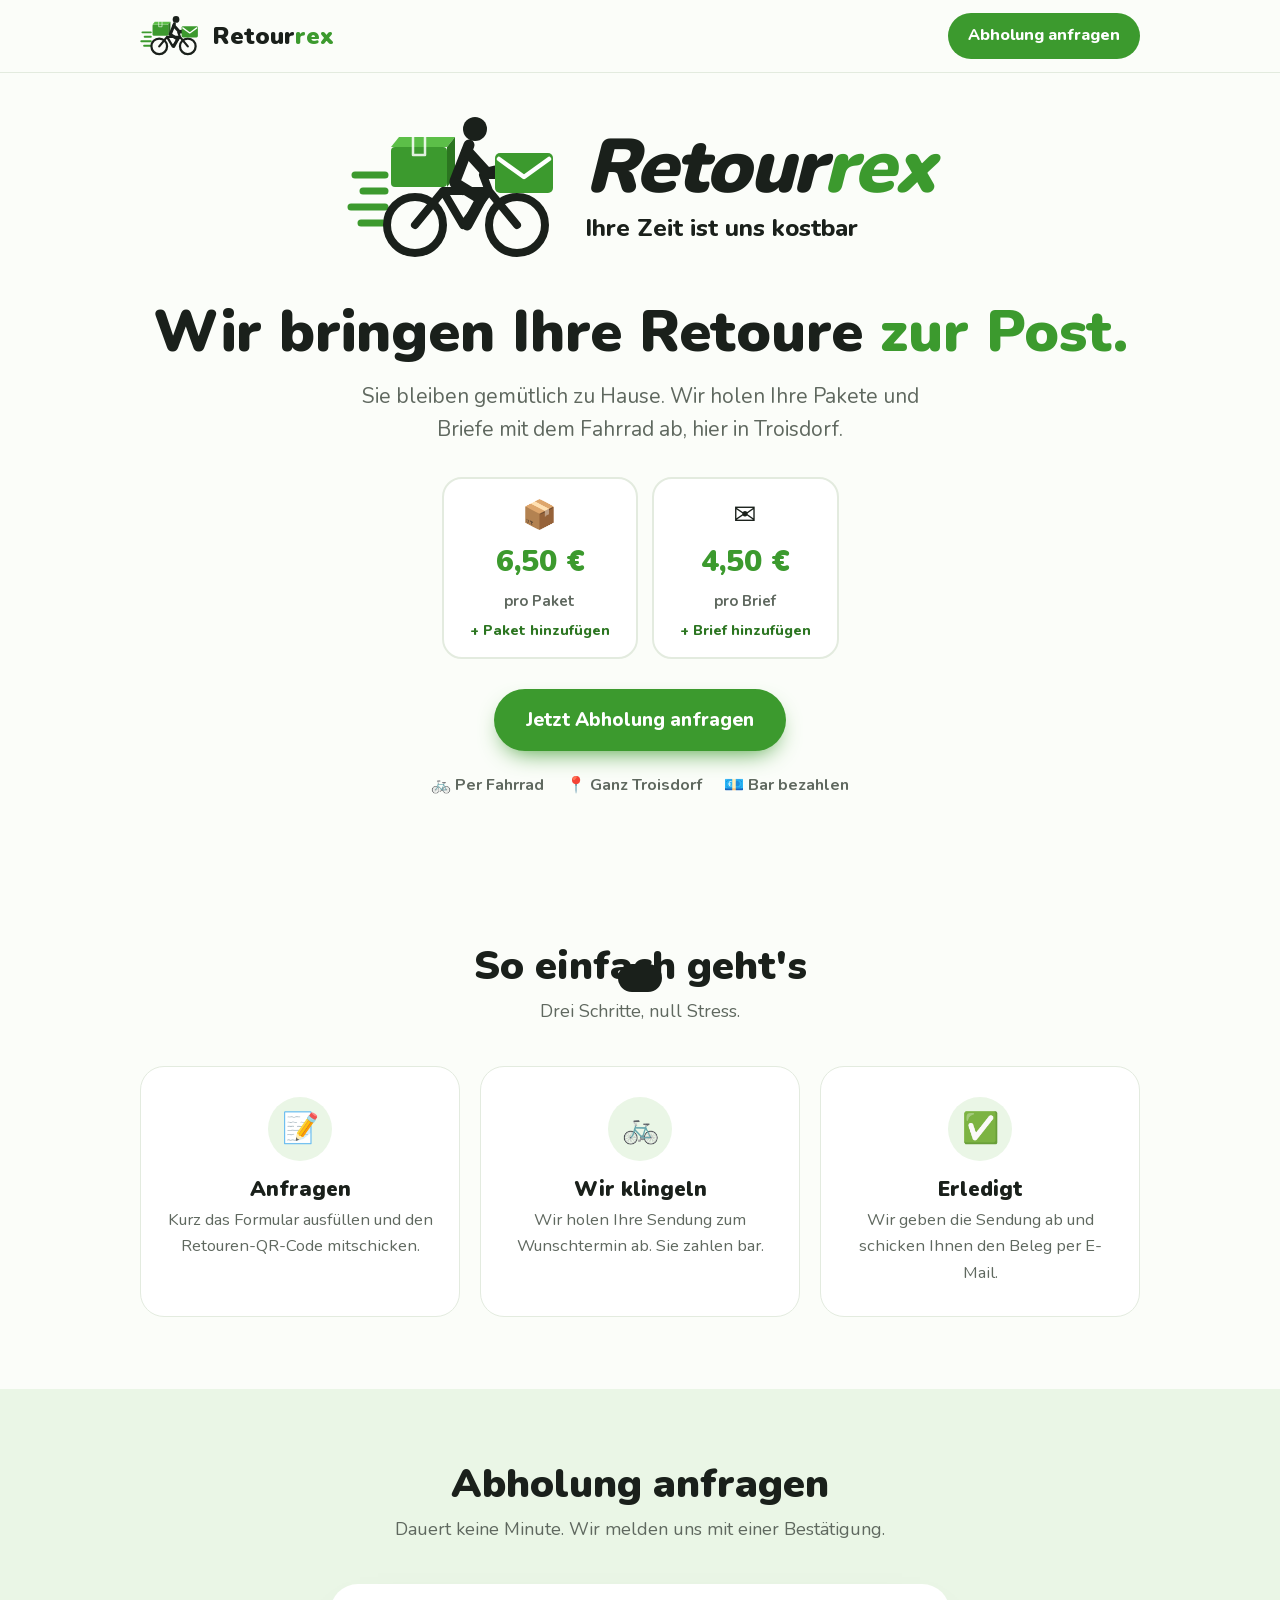
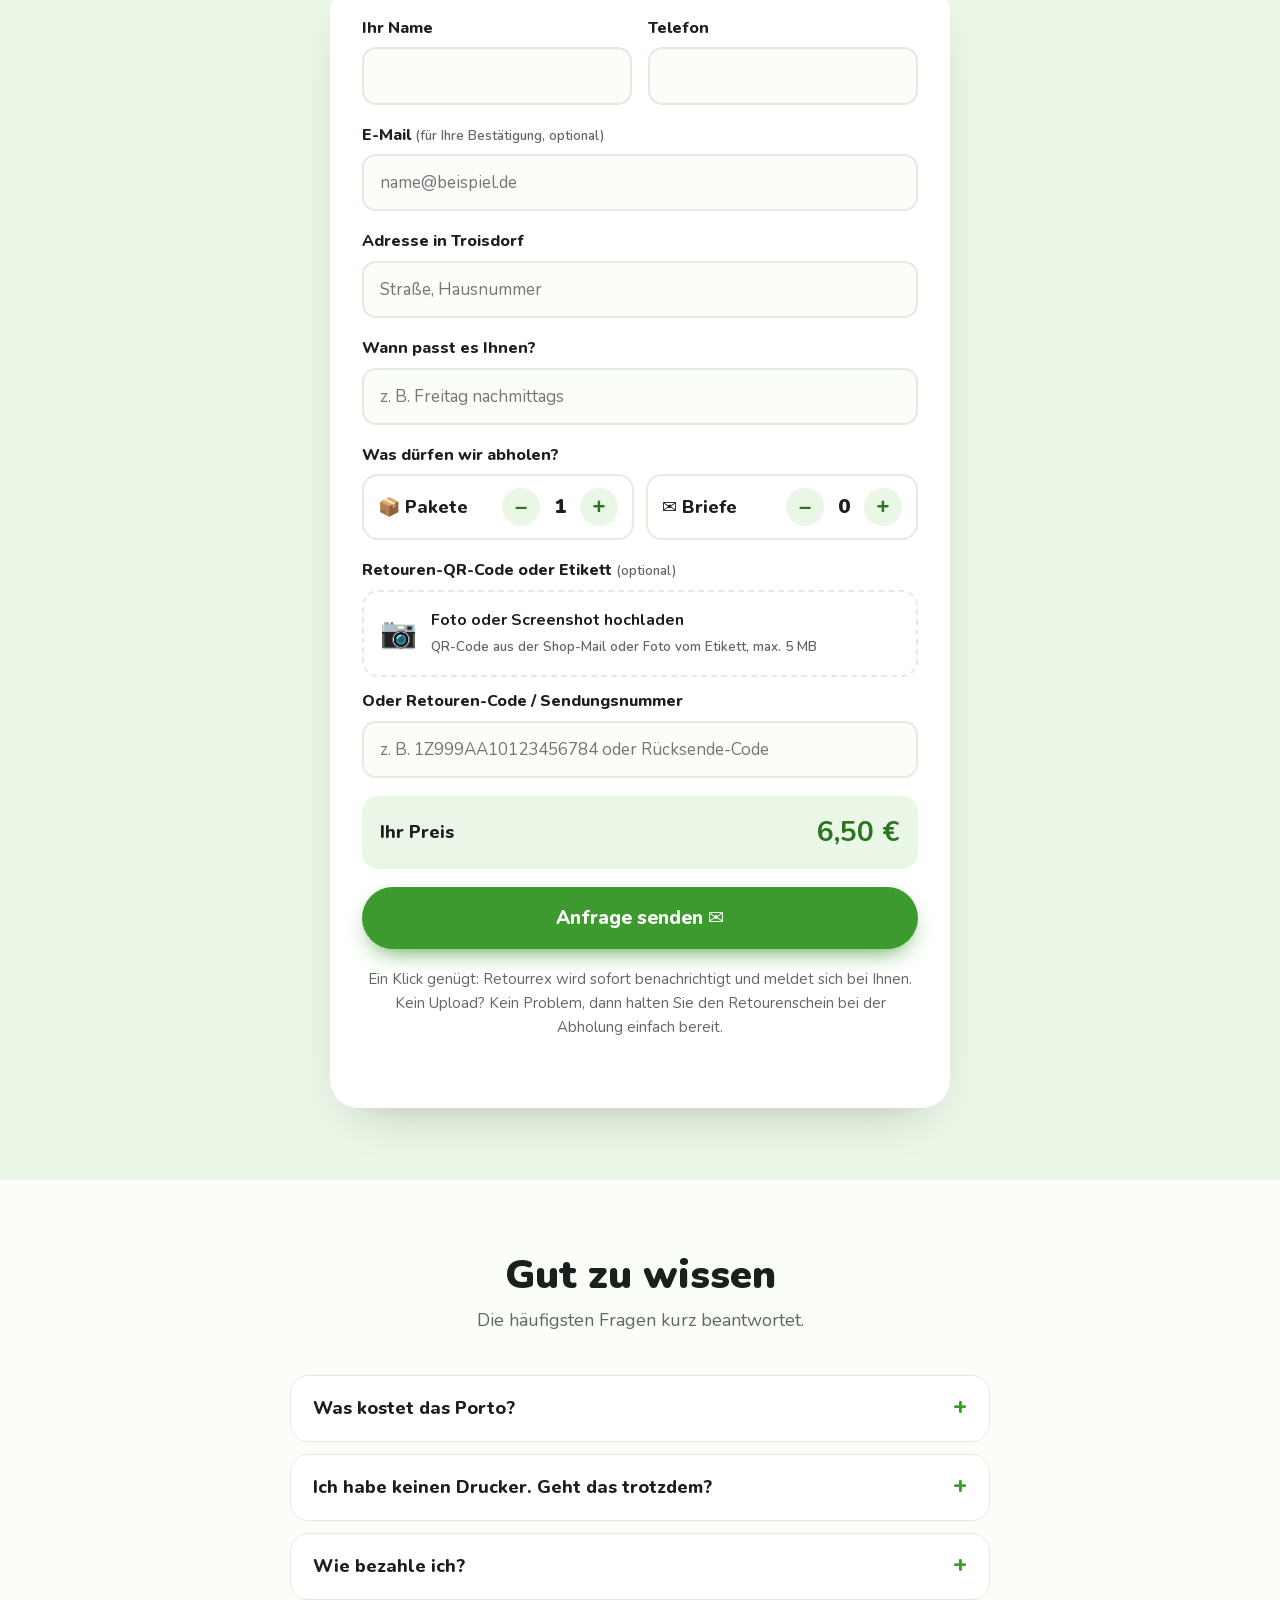
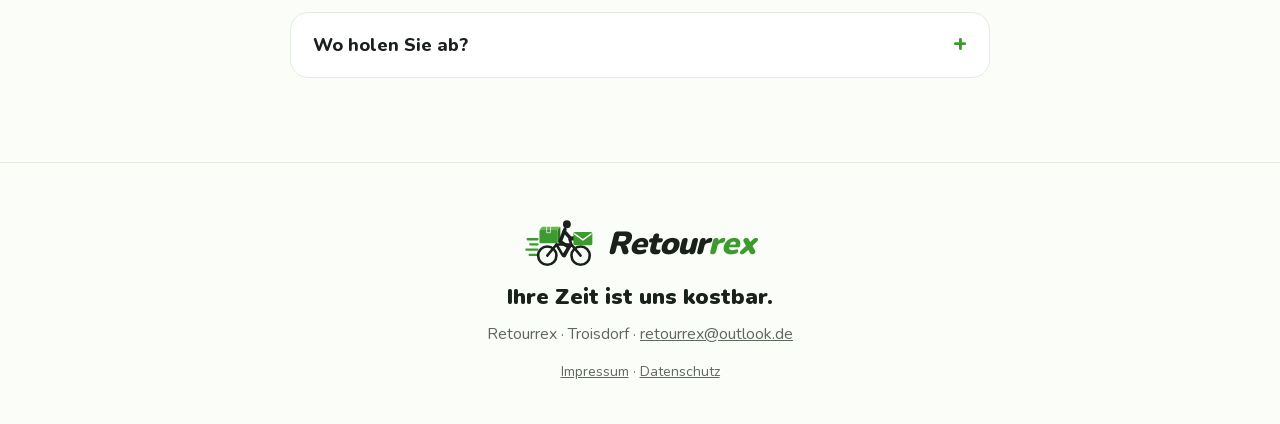
==== commit 1babc08d: "Handy: kein Schleier, keine Button-Überlagerung, flüssiger; Zeitlimit beim Senden Co-Authored-By: Cl" ====
--- a/index.html
+++ b/index.html
@@ -34,10 +34,11 @@
 section{padding:72px 0}
 
 .btn{display:inline-flex;align-items:center;justify-content:center;gap:10px;background:var(--green);color:#fff;font:inherit;font-weight:800;font-size:19px;text-decoration:none;border:0;border-radius:999px;padding:16px 32px;cursor:pointer;box-shadow:0 10px 24px -10px var(--green);transition:transform .15s,background .15s}
-.btn:hover{background:var(--green-dark);transform:translateY(-2px)}
+@media (hover:hover){.btn:hover{background:var(--green-dark);transform:translateY(-2px)}}
+.btn:active{background:var(--green-dark)}
 
 /* Header */
-header{position:sticky;top:0;z-index:20;background:color-mix(in srgb,var(--bg) 90%,transparent);backdrop-filter:blur(10px)}
+header{position:sticky;top:0;z-index:20;background:var(--bg);border-bottom:1px solid var(--line)}
 .nav{display:flex;align-items:center;justify-content:space-between;height:72px}
 .brand{display:flex;align-items:center;gap:10px;text-decoration:none;font-weight:900;font-size:24px}
 .mark{color:var(--ink);display:block}
@@ -46,11 +47,9 @@
 .nav .btn{padding:10px 20px;font-size:16px;box-shadow:none}
 
 /* Hero */
-.hero{text-align:center;padding:24px 0 72px;background:radial-gradient(700px 420px at 50% 30%,var(--green-soft),transparent 70%)}
+.hero{text-align:center;padding:24px 0 72px}
 .logo-big{display:flex;align-items:center;justify-content:center;gap:18px;margin:16px auto 36px;text-align:left;flex-wrap:wrap}
-.logo-big .mark{width:clamp(150px,26vw,220px);height:auto;aspect-ratio:220/150;animation:ride 3s ease-in-out infinite}
-@keyframes ride{50%{transform:translateX(6px)}}
-@media (prefers-reduced-motion: reduce){.logo-big .mark{animation:none}}
+.logo-big .mark{width:clamp(150px,26vw,220px);height:auto;aspect-ratio:220/150;}
 .word{font-weight:900;font-style:italic;font-size:clamp(46px,8vw,76px);letter-spacing:-.03em;line-height:1}
 .word span{color:var(--green)}
 .slogan-hero{font-weight:800;font-size:clamp(18px,2.6vw,24px);margin-top:4px}
@@ -60,6 +59,7 @@
 .hero p{font-size:clamp(18px,2.4vw,21px);color:var(--muted);max-width:580px;margin:0 auto 30px}
 .prices{display:flex;justify-content:center;gap:14px;flex-wrap:wrap;margin-bottom:30px}
 .price{background:var(--card);border:2px solid var(--line);border-radius:20px;padding:14px 26px;min-width:150px}
+@media (max-width:640px){.prices{display:grid;grid-template-columns:1fr 1fr;gap:10px}.price{min-width:0;padding:12px 8px}.price b{font-size:26px}.price .add{font-size:13px}}
 .price .ico{font-size:28px}
 .price b{display:block;font-size:30px;font-weight:900;color:var(--green)}
 .price small{color:var(--muted);font-weight:700}
@@ -96,7 +96,8 @@
 #msg{text-align:center;font-weight:700;color:var(--green-dark);min-height:1.2em;font-size:16px}
 
 .price{font:inherit;color:inherit;cursor:pointer;transition:transform .15s,border-color .15s}
-.price:hover{transform:translateY(-3px);border-color:var(--green)}
+@media (hover:hover){.price:hover{transform:translateY(-3px);border-color:var(--green)}}
+.price:active{border-color:var(--green);background:var(--green-soft)}
 .price .add{display:block;margin-top:6px;font-size:14px;font-weight:800;color:var(--green-dark)}
 .btn.ghost{background:transparent;color:var(--green-dark);border:2px solid var(--green);box-shadow:none}
 .btn.ghost:hover{background:var(--green-soft)}
@@ -140,7 +141,8 @@
 .mobile-cta{display:none}
 @media (max-width:640px){
   .nav .btn{display:none}
-  .mobile-cta{display:flex;position:fixed;left:14px;right:14px;bottom:14px;z-index:30}
+  .mobile-cta{display:flex;position:fixed;left:14px;right:14px;bottom:14px;z-index:30;transform:translateY(140%);transition:transform .25s ease;box-shadow:0 8px 20px -8px rgba(0,0,0,.35)}
+  .mobile-cta.show{transform:none}
   footer{padding-bottom:100px}
 }
 </style>
@@ -192,7 +194,7 @@
         <button type="button" class="price" data-add="p"><div class="ico">📦</div><b>6,50 €</b><small>pro Paket</small><span class="add">+ Paket hinzufügen</span></button>
         <button type="button" class="price" data-add="b"><div class="ico">✉️</div><b>4,50 €</b><small>pro Brief</small><span class="add">+ Brief hinzufügen</span></button>
       </div>
-      <a class="btn" href="#buchen">Jetzt Abholung anfragen</a>
+      <a class="btn" href="#buchen" id="heroCta">Jetzt Abholung anfragen</a>
       <div class="trust"><span>🚲 Per Fahrrad</span><span>📍 Ganz Troisdorf</span><span>💶 Bar bezahlen</span></div>
     </div>
   </section>
@@ -339,7 +341,7 @@
   try{
     let ok=false;
     if(WEB3FORMS_KEY){
-      const r=await fetch('https://api.web3forms.com/submit',{method:'POST',headers:{'Content-Type':'application/json',Accept:'application/json'},
+      const r=await fetch('https://api.web3forms.com/submit',{method:'POST',signal:(AbortSignal.timeout?AbortSignal.timeout(12000):undefined),headers:{'Content-Type':'application/json',Accept:'application/json'},
         body:JSON.stringify({access_key:WEB3FORMS_KEY, subject, from_name:'Retourrex Website',
           ...(($('fMail').value)?{email:$('fMail').value}:{}), ...data})});
       ok=(await r.json()).success===true;
@@ -349,7 +351,7 @@
       const fields={_subject:subject, _template:'table', _captcha:'false', ...(($('fMail').value)?{_replyto:$('fMail').value}:{}), ...data};
       Object.entries(fields).forEach(([k,v])=>fd.append(k,v));
       if($('fFile').files[0]) fd.append('attachment',$('fFile').files[0]);
-      const r=await fetch(`https://formsubmit.co/ajax/${EMAIL}`,{method:'POST',headers:{Accept:'application/json'},body:fd});
+      const r=await fetch(`https://formsubmit.co/ajax/${EMAIL}`,{method:'POST',headers:{Accept:'application/json'},body:fd,signal:(AbortSignal.timeout?AbortSignal.timeout(12000):undefined)});
       const j=await r.json();
       ok=j.success===true||j.success==='true';
     }
@@ -363,6 +365,15 @@
   location.href=`mailto:${EMAIL}?subject=${encodeURIComponent('Abholung – '+data.Name)}&body=${encodeURIComponent(body)}`;
   showDone(true);
 });
+// Fester Handy-Button nur zeigen, wenn Start-Button und Formular nicht sichtbar sind
+(()=>{
+  const cta=document.querySelector('.mobile-cta'); if(!cta||!('IntersectionObserver' in window)) return;
+  const vis={hero:true,form:false};
+  const io=new IntersectionObserver(es=>{ es.forEach(e=>{ vis[e.target.id==='heroCta'?'hero':'form']=e.isIntersecting; });
+    cta.classList.toggle('show',!vis.hero&&!vis.form); });
+  io.observe($('heroCta')); io.observe($('buchen'));
+})();
+
 // Upload: Vorschau, Größe prüfen, Drag & Drop
 const MAX=5*1024*1024;
 function showFile(){
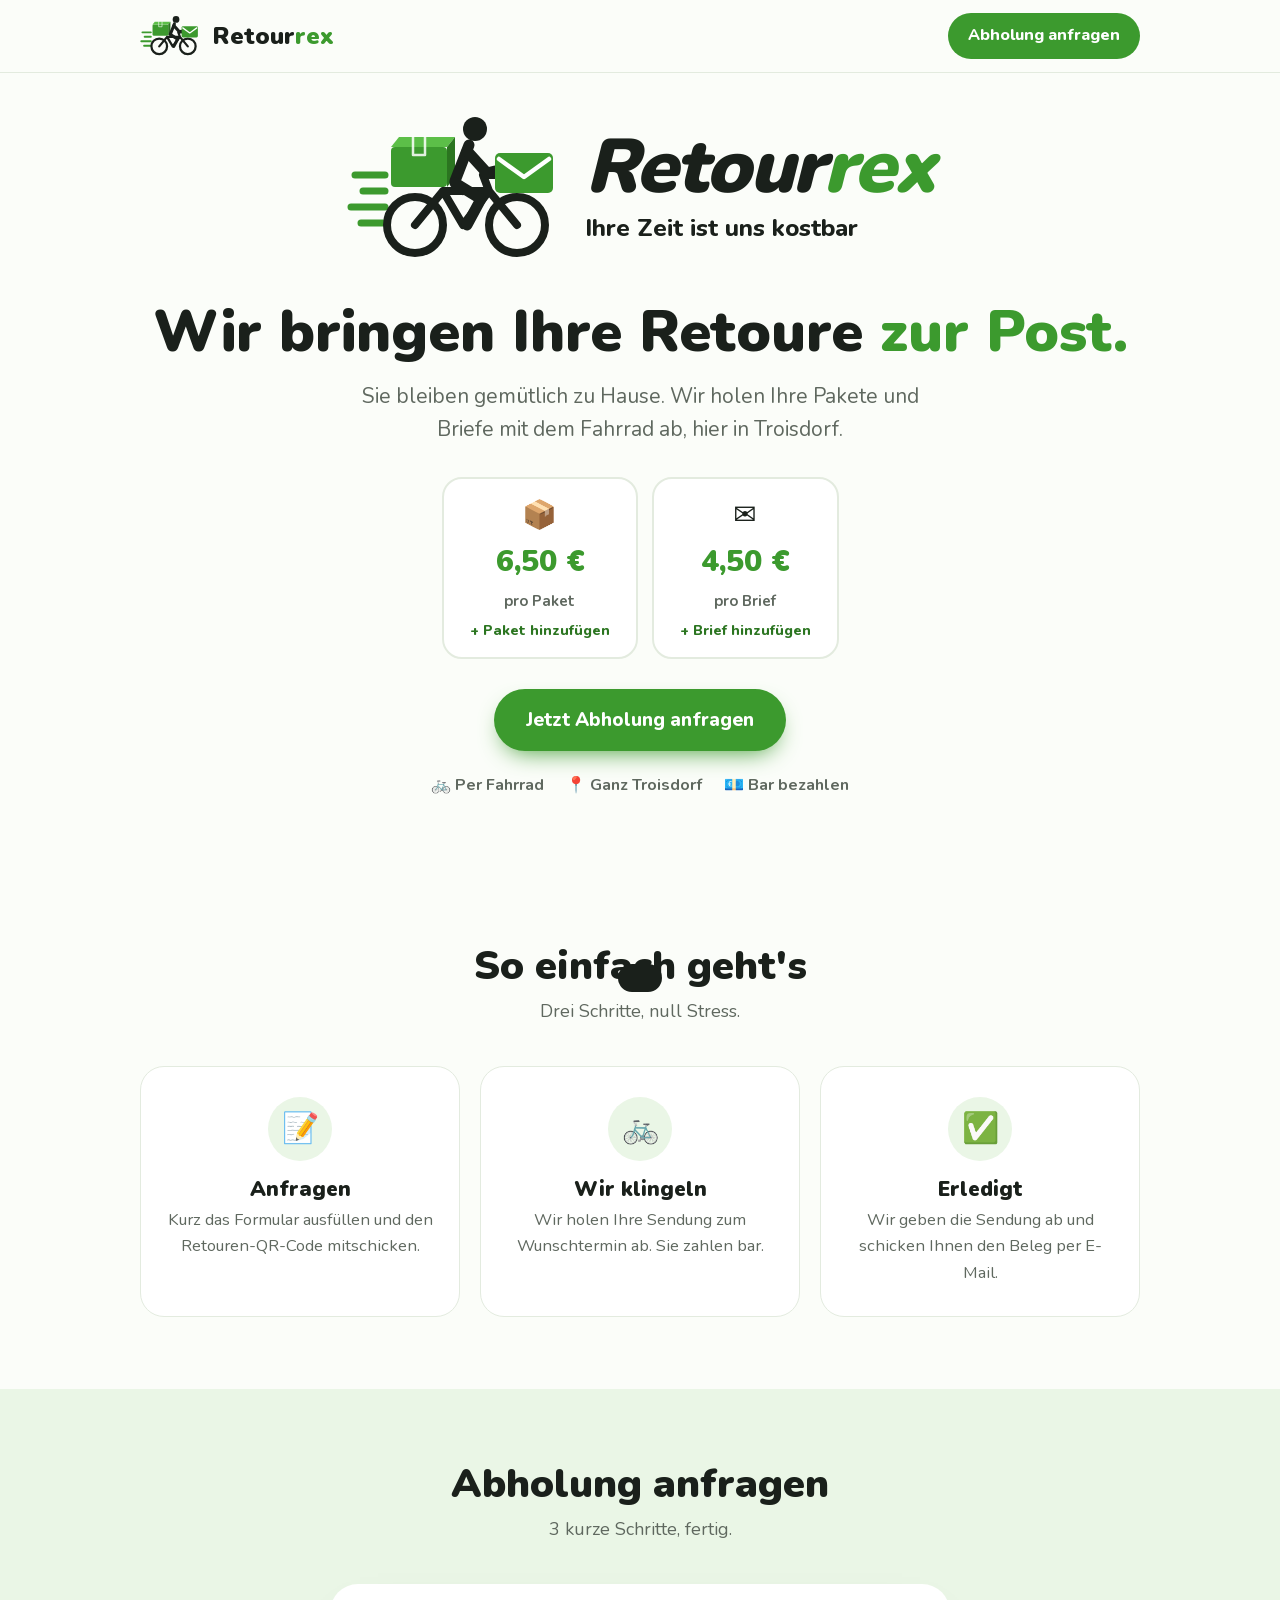
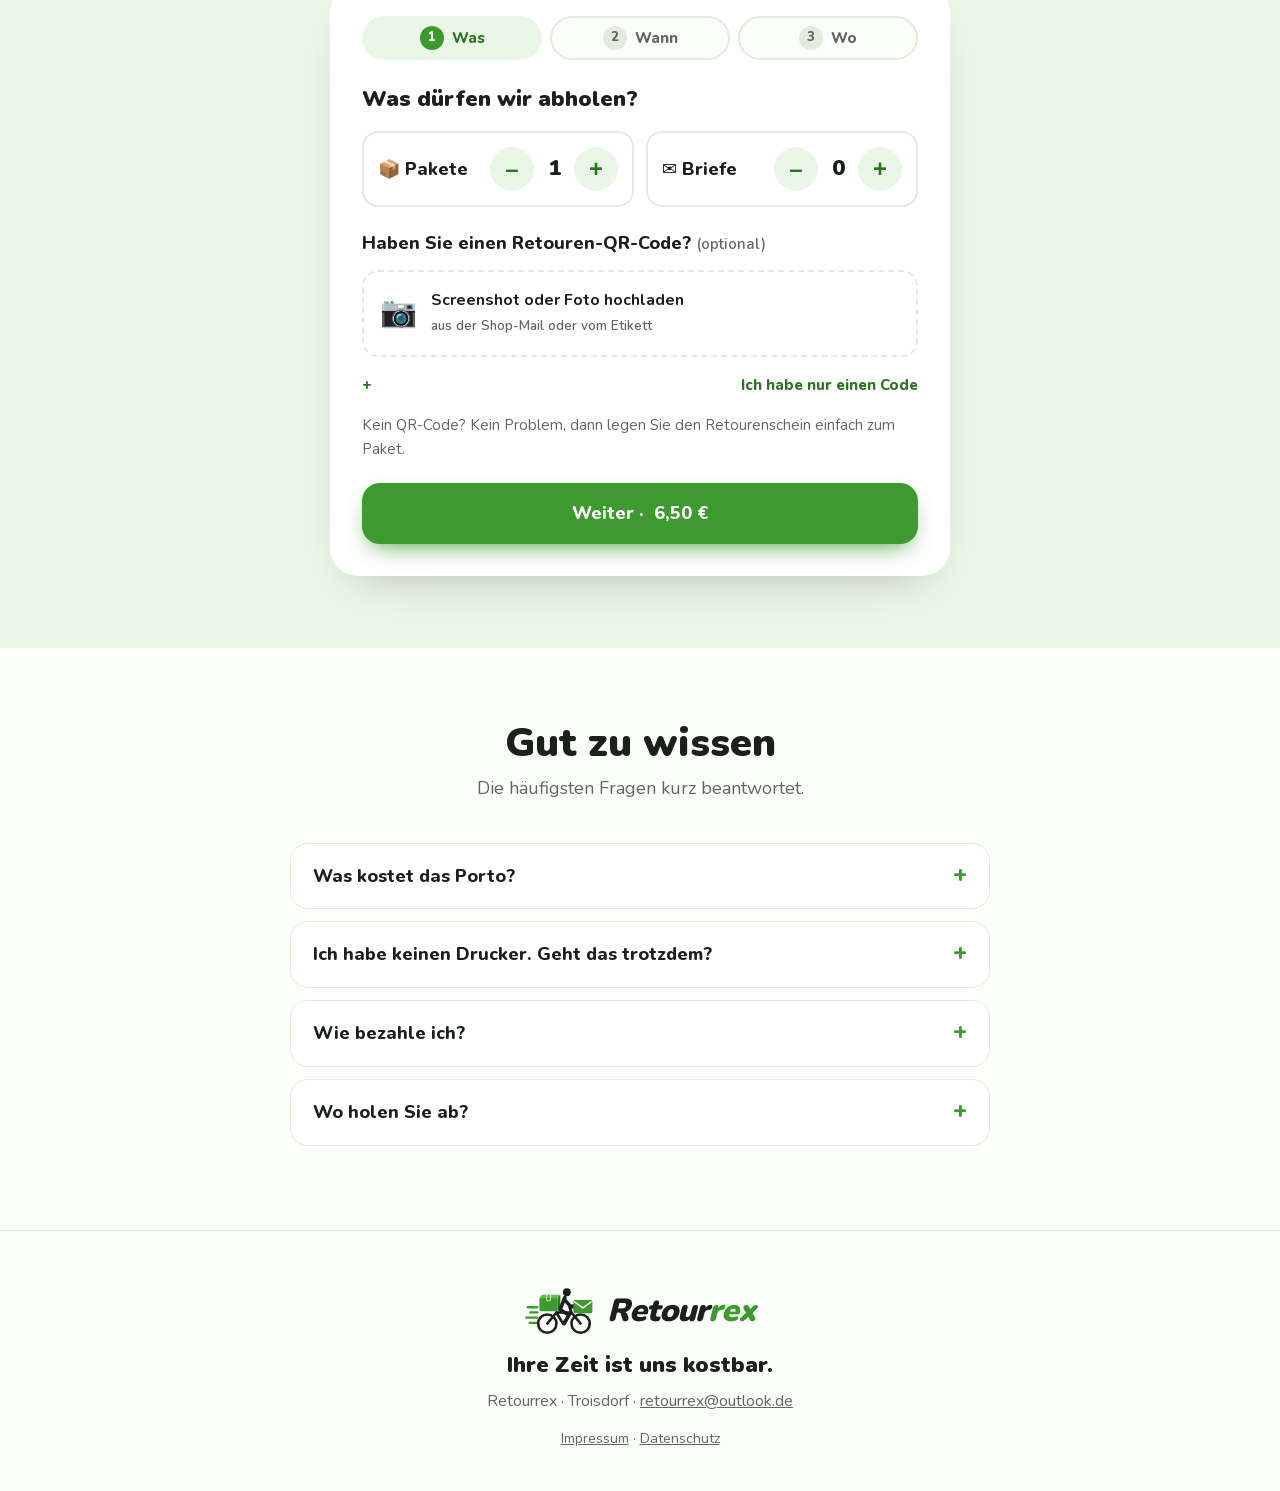
==== commit 18028532: "Bestellformular als 3-Schritte-Ablauf mit Tag/Uhrzeit-Auswahl Co-Authored-By: Claude Opus 5.5 <norep" ====
--- a/index.html
+++ b/index.html
@@ -121,6 +121,52 @@
 .drop small{color:var(--muted);font-weight:600}
 .drop img{width:64px;height:64px;object-fit:cover;border-radius:10px;margin-left:auto;flex:none}
 .link{background:none;border:0;color:var(--green-dark);font:inherit;font-size:15px;font-weight:800;cursor:pointer;padding:6px 0;text-decoration:underline}
+
+/* ===== Bestell-Ablauf ===== */
+form{gap:0}
+.progress{list-style:none;padding:0;margin:0 0 22px;display:grid;grid-template-columns:repeat(3,1fr);gap:8px;counter-reset:none}
+.progress li{display:flex;align-items:center;justify-content:center;gap:8px;font-weight:800;font-size:15px;color:var(--muted);padding:8px 4px;border-radius:999px;background:var(--bg);border:2px solid var(--line)}
+.progress li span{width:24px;height:24px;border-radius:50%;display:grid;place-items:center;background:var(--line);color:var(--muted);font-size:13px}
+.progress li.on{color:var(--green-dark);border-color:var(--green-soft);background:var(--green-soft)}
+.progress li.on span{background:var(--green);color:#fff}
+.progress li.cur{border-color:var(--green)}
+fieldset{border:0;padding:0;margin:0;min-width:0;display:grid;gap:12px}
+legend{font-size:22px;font-weight:900;margin-bottom:14px;padding:0}
+.q{font-weight:800;margin:10px 0 0}
+.q small,label small{font-weight:600;color:var(--muted)}
+.hint{font-size:15px;color:var(--muted);margin:0}
+.err{color:#c0392b;font-weight:700;font-size:15px;margin:0;min-height:0}
+.err:empty{display:none}
+input.bad{border-color:#c0392b}
+.field{display:grid;gap:4px}
+.field label{margin:0}
+.counter{padding:14px}
+.counter button{width:44px;height:44px;font-size:24px}
+.counter output{font-size:22px}
+.drop.has{border-style:solid;border-color:var(--green);background:var(--green-soft)}
+details.code{background:none;border:0;padding:0;margin:0;border-radius:0}
+details.code summary::after{content:none}
+details.code summary{cursor:pointer;font-weight:800;color:var(--green-dark);font-size:15px;padding:4px 0;list-style:none}
+details.code summary::-webkit-details-marker{display:none}
+details.code summary::before{content:"+ "}
+details.code[open] summary::before{content:"– "}
+details.code input{margin-top:8px}
+.chips{display:grid;grid-template-columns:repeat(3,1fr);gap:8px}
+.chip{font:inherit;font-weight:800;font-size:16px;color:var(--ink);background:var(--bg);border:2px solid var(--line);border-radius:14px;padding:12px 6px;cursor:pointer;display:flex;flex-direction:column;align-items:center;gap:2px;line-height:1.2;-webkit-tap-highlight-color:transparent}
+.chip small{font-weight:600;color:var(--muted);font-size:13px}
+.chip[aria-checked="true"]{border-color:var(--green);background:var(--green);color:#fff}
+.chip[aria-checked="true"] small{color:#fff;opacity:.9}
+#times{grid-template-columns:1fr}
+#times .chip{flex-direction:row;justify-content:center;padding:14px}
+.summary{white-space:pre-line}
+.nav-btns{display:flex;gap:10px;margin-top:22px}
+.nav-btns .btn{flex:1;padding:16px 18px;font-size:18px}
+.nav-btns .btn{width:auto;min-width:0;border-radius:18px}
+.nav-btns .btn.ghost{flex:0 0 58px;padding:16px 0;font-size:22px}
+#msg:empty{display:none}
+input{font-size:17px}
+@media (max-width:560px){ form{padding:20px 16px} legend{font-size:20px} }
+
 /* FAQ */
 .faq{max-width:700px;margin:0 auto}
 details{background:var(--card);border:1px solid var(--line);border-radius:18px;padding:18px 22px;margin-bottom:12px}
@@ -214,37 +260,67 @@
   <section class="book" id="buchen">
     <div class="wrap">
       <h2>Abholung anfragen</h2>
-      <p class="sub">Dauert keine Minute. Wir melden uns mit einer Bestätigung.</p>
+      <p class="sub">3 kurze Schritte, fertig.</p>
       <form id="bookForm" novalidate>
-        <div class="row">
-          <div><label for="fName">Ihr Name</label><input id="fName" autocomplete="name" required></div>
-          <div><label for="fPhone">Telefon</label><input id="fPhone" type="tel" autocomplete="tel" required></div>
-        </div>
-        <div><label for="fMail">E-Mail <small style="font-weight:600;color:var(--muted)">(für Ihre Bestätigung, optional)</small></label><input id="fMail" type="email" autocomplete="email" placeholder="name@beispiel.de"></div>
-        <div><label for="fAddr">Adresse in Troisdorf</label><input id="fAddr" autocomplete="street-address" placeholder="Straße, Hausnummer" required></div>
-        <div><label for="fDate">Wann passt es Ihnen?</label><input id="fDate" placeholder="z. B. Freitag nachmittags" required></div>
-        <div>
-          <label>Was dürfen wir abholen?</label>
+        <ol class="progress" aria-label="Fortschritt">
+          <li class="on" data-s="1"><span>1</span>Was</li>
+          <li data-s="2"><span>2</span>Wann</li>
+          <li data-s="3"><span>3</span>Wo</li>
+        </ol>
+
+        <!-- Schritt 1 -->
+        <fieldset class="step-pane" data-step="1">
+          <legend>Was dürfen wir abholen?</legend>
           <div class="counters">
             <div class="counter"><span>📦 Pakete</span><div class="ctl"><button type="button" data-t="p" data-d="-1" aria-label="Ein Paket weniger">–</button><output id="cP">1</output><button type="button" data-t="p" data-d="1" aria-label="Ein Paket mehr">+</button></div></div>
             <div class="counter"><span>✉️ Briefe</span><div class="ctl"><button type="button" data-t="b" data-d="-1" aria-label="Ein Brief weniger">–</button><output id="cB">0</output><button type="button" data-t="b" data-d="1" aria-label="Ein Brief mehr">+</button></div></div>
           </div>
-        </div>
-        <div class="ret">
-          <label>Retouren-QR-Code oder Etikett <small style="font-weight:600;color:var(--muted)">(optional)</small></label>
+          <p class="err" id="eCount"></p>
+
+          <p class="q">Haben Sie einen Retouren-QR-Code? <small>(optional)</small></p>
           <label class="drop" for="fFile" id="dropZone">
             <input id="fFile" type="file" accept="image/*,application/pdf">
             <span class="drop-ico">📷</span>
-            <span id="dropText"><b>Foto oder Screenshot hochladen</b><br><small>QR-Code aus der Shop-Mail oder Foto vom Etikett, max. 5 MB</small></span>
+            <span id="dropText"><b>Screenshot oder Foto hochladen</b><br><small>aus der Shop-Mail oder vom Etikett</small></span>
             <img id="dropPrev" alt="" hidden>
           </label>
           <button type="button" class="link" id="fileClear" hidden>Datei entfernen</button>
-          <label for="fCode" style="margin-top:12px">Oder Retouren-Code / Sendungsnummer</label>
-          <input id="fCode" placeholder="z. B. 1Z999AA10123456784 oder Rücksende-Code">
+          <details class="code">
+            <summary>Ich habe nur einen Code</summary>
+            <input id="fCode" placeholder="Retouren-Code oder Sendungsnummer" autocomplete="off">
+          </details>
+          <p class="hint">Kein QR-Code? Kein Problem, dann legen Sie den Retourenschein einfach zum Paket.</p>
+        </fieldset>
+
+        <!-- Schritt 2 -->
+        <fieldset class="step-pane" data-step="2" hidden>
+          <legend>Wann passt es Ihnen?</legend>
+          <p class="q">Tag</p>
+          <div class="chips" id="days" role="radiogroup" aria-label="Tag"></div>
+          <p class="q">Uhrzeit</p>
+          <div class="chips" id="times" role="radiogroup" aria-label="Uhrzeit">
+            <button type="button" class="chip" role="radio" aria-checked="false" data-v="vormittags (8–12 Uhr)">☀️ 8–12 Uhr</button>
+            <button type="button" class="chip" role="radio" aria-checked="false" data-v="mittags (12–16 Uhr)">🌤️ 12–16 Uhr</button>
+            <button type="button" class="chip" role="radio" aria-checked="false" data-v="abends (16–20 Uhr)">🌙 16–20 Uhr</button>
+          </div>
+          <p class="err" id="eWhen"></p>
+        </fieldset>
+
+        <!-- Schritt 3 -->
+        <fieldset class="step-pane" data-step="3" hidden>
+          <legend>Wo holen wir ab?</legend>
+          <div class="field"><label for="fName">Name</label><input id="fName" autocomplete="name" enterkeyhint="next"><p class="err"></p></div>
+          <div class="field"><label for="fAddr">Straße &amp; Hausnummer <small>in Troisdorf</small></label><input id="fAddr" autocomplete="street-address" enterkeyhint="next"><p class="err"></p></div>
+          <div class="field"><label for="fPhone">Handynummer <small>für Rückfragen</small></label><input id="fPhone" type="tel" inputmode="tel" autocomplete="tel" enterkeyhint="next"><p class="err"></p></div>
+          <div class="field"><label for="fMail">E-Mail <small>optional, für die Bestätigung</small></label><input id="fMail" type="email" inputmode="email" autocomplete="email" enterkeyhint="done"><p class="err"></p></div>
+          <div class="summary" id="sum"></div>
+        </fieldset>
+
+        <div class="nav-btns">
+          <button type="button" class="btn ghost" id="back" hidden aria-label="Zurück">←</button>
+          <button type="button" class="btn" id="next">Weiter · <span class="price-now">6,50 €</span></button>
+          <button type="submit" class="btn" id="send" hidden>Jetzt anfragen ✓</button>
         </div>
-        <div class="total"><span>Ihr Preis</span><b id="total">6,50 €</b></div>
-        <button class="btn" type="submit">Anfrage senden ✉️</button>
-        <p class="tip">Ein Klick genügt: Retourrex wird sofort benachrichtigt und meldet sich bei Ihnen. Kein Upload? Kein Problem, dann halten Sie den Retourenschein bei der Abholung einfach bereit.</p>
         <p id="msg" role="status"></p>
       </form>
       <div class="done" id="done" hidden tabindex="-1">
@@ -285,38 +361,108 @@
 
 <script>
 /* ===== EINSTELLUNG =====
-   Bestellungen gehen direkt per FormSubmit (formsubmit.co) als E-Mail an retourrex@outlook.de.
-   Einmalig nötig: Die erste Bestellung löst eine Aktivierungs-Mail an retourrex@outlook.de aus,
-   dort auf "Activate Form" klicken. Danach kommt jede Bestellung sofort an.
-   Optional statt FormSubmit: Web3Forms-Schlüssel hier eintragen. */
+   Bestellungen gehen direkt als E-Mail an retourrex@outlook.de.
+   Am zuverlässigsten: kostenlosen Schlüssel auf https://web3forms.com für retourrex@outlook.de holen
+   und hier eintragen. Ohne Schlüssel wird FormSubmit (formsubmit.co) genutzt; dort muss die erste
+   Bestellung einmal per Klick auf "Activate Form" in der Mail freigeschaltet werden.
+   Klappt beides nicht, öffnet sich ersatzweise das E-Mail-Programm des Kunden. */
 const WEB3FORMS_KEY = '';
 const EMAIL='retourrex@outlook.de', P=6.5, B=4.5;
 
 const $=id=>document.getElementById(id);
 const eur=n=>n.toLocaleString('de-DE',{style:'currency',currency:'EUR'});
+const esc=t=>String(t).replace(/[<>&"]/g,ch=>({'<':'&lt;','>':'&gt;','&':'&amp;','"':'&quot;'}[ch]));
 const c={p:1,b:0};
-let pristine=true;
-function render(){ $('cP').textContent=c.p; $('cB').textContent=c.b; $('total').textContent=eur(c.p*P+c.b*B); }
+const when={day:'',time:''};
+let pristine=true, step=1;
+
+function price(){ return eur(c.p*P+c.b*B); }
+function render(){
+  $('cP').textContent=c.p; $('cB').textContent=c.b;
+  document.querySelectorAll('.price-now').forEach(el=>el.textContent=price());
+  if(c.p+c.b>0) $('eCount').textContent='';
+}
 function toast(t){ const el=$('toast'); el.textContent=t; el.classList.add('show'); clearTimeout(toast.t); toast.t=setTimeout(()=>el.classList.remove('show'),2200); }
 
 document.querySelectorAll('.counter button').forEach(btn=>btn.addEventListener('click',()=>{
   pristine=false; const t=btn.dataset.t; c[t]=Math.max(0,Math.min(30,c[t]+ +btn.dataset.d)); render();
 }));
-// Preis-Karten anklickbar: fügen etwas hinzu und springen zum Formular
+// Preis-Karten oben: fügen etwas hinzu und springen zum Formular
 document.querySelectorAll('[data-add]').forEach(card=>card.addEventListener('click',()=>{
   const t=card.dataset.add;
   if(pristine){ c.p=0; c.b=0; pristine=false; }
-  c[t]=Math.min(30,c[t]+1); render();
+  c[t]=Math.min(30,c[t]+1); render(); goStep(1,false);
   toast(t==='p' ? `📦 Paket hinzugefügt (${c.p})` : `✉️ Brief hinzugefügt (${c.b})`);
   $('buchen').scrollIntoView({behavior:'smooth'});
 }));
 
+// Tage: die nächsten 6 Tage ohne Sonntag
+(()=>{
+  const wd=['So','Mo','Di','Mi','Do','Fr','Sa'], box=$('days'); const d=new Date(); let n=0, i=0;
+  while(n<6){
+    const x=new Date(d.getFullYear(),d.getMonth(),d.getDate()+i); i++;
+    if(x.getDay()===0) continue;
+    const label = i===1?'Heute': i===2?'Morgen': wd[x.getDay()];
+    const full = `${wd[x.getDay()]}, ${x.toLocaleDateString('de-DE',{day:'2-digit',month:'2-digit'})}`;
+    const b=document.createElement('button'); b.type='button'; b.className='chip day'; b.setAttribute('role','radio'); b.setAttribute('aria-checked','false');
+    b.dataset.v=(label==='Heute'||label==='Morgen')?`${label} (${full})`:full;
+    b.innerHTML=`<b>${label}</b><small>${x.toLocaleDateString('de-DE',{day:'2-digit',month:'2-digit'})}</small>`;
+    box.appendChild(b); n++;
+  }
+})();
+function pick(group,key){
+  group.addEventListener('click',e=>{
+    const b=e.target.closest('.chip'); if(!b) return;
+    group.querySelectorAll('.chip').forEach(x=>x.setAttribute('aria-checked',x===b?'true':'false'));
+    when[key]=b.dataset.v; $('eWhen').textContent='';
+  });
+}
+pick($('days'),'day'); pick($('times'),'time');
+
+// Schritte
+function setErr(id,msg){ const inp=$(id), e=inp.parentElement.querySelector('.err'); inp.classList.toggle('bad',!!msg); inp.setAttribute('aria-invalid',msg?'true':'false'); e.textContent=msg||''; }
+function valid(s){
+  if(s===1){ if(c.p+c.b<1){ $('eCount').textContent='Bitte mindestens ein Paket oder einen Brief wählen.'; return false; } return true; }
+  if(s===2){
+    if(!when.day||!when.time){ $('eWhen').textContent=!when.day&&!when.time?'Bitte Tag und Uhrzeit wählen.':!when.day?'Bitte noch einen Tag wählen.':'Bitte noch eine Uhrzeit wählen.'; return false; }
+    return true;
+  }
+  let ok=true, first=null;
+  const chk=(id,cond,msg)=>{ const bad=!cond; setErr(id,bad?msg:''); if(bad){ ok=false; first=first||id; } };
+  chk('fName',$('fName').value.trim().length>=2,'Bitte Ihren Namen eingeben.');
+  chk('fAddr',/\d/.test($('fAddr').value)&&$('fAddr').value.trim().length>=4,'Bitte Straße und Hausnummer eingeben.');
+  chk('fPhone',$('fPhone').value.replace(/\D/g,'').length>=6,'Bitte eine Telefonnummer eingeben.');
+  chk('fMail',!$('fMail').value.trim()||/^\S+@\S+\.\S+$/.test($('fMail').value.trim()),'Diese E-Mail sieht nicht richtig aus.');
+  if(first) $(first).focus();
+  return ok;
+}
 function summary(){
-  return `📍 ${$('fAddr').value}, Troisdorf\n🕒 ${$('fDate').value}\n📦 ${c.p} Paket(e) · ✉️ ${c.b} Brief(e)\n💶 ${eur(c.p*P+c.b*B)} (bar bei Abholung)`;
-}
+  const lines=[`📦 ${c.p} Paket${c.p===1?'':'e'} · ✉️ ${c.b} Brief${c.b===1?'':'e'}`, `🕒 ${when.day}, ${when.time}`];
+  if($('fAddr').value.trim()) lines.push(`📍 ${$('fAddr').value.trim()}, Troisdorf`);
+  if($('fFile').files[0]) lines.push('🔳 QR-Code wird mitgeschickt'); else if($('fCode').value.trim()) lines.push(`🔳 Code: ${$('fCode').value.trim()}`);
+  lines.push(`💶 ${price()} bar bei Abholung`);
+  return lines.join('\n');
+}
+function goStep(s,scroll=true){
+  step=s;
+  document.querySelectorAll('.step-pane').forEach(p=>p.hidden=+p.dataset.step!==s);
+  document.querySelectorAll('.progress li').forEach(li=>{ li.classList.toggle('on',+li.dataset.s<=s); li.classList.toggle('cur',+li.dataset.s===s); });
+  $('back').hidden=s===1; $('next').hidden=s===3; $('send').hidden=s!==3;
+  $('next').innerHTML = s===1 ? `Weiter · <span class="price-now">${price()}</span>` : 'Weiter →';
+  $('msg').textContent='';
+  if(s===3) $('sum').textContent=summary();
+  if(scroll){ const top=$('bookForm').getBoundingClientRect().top+scrollY-90; window.scrollTo({top,behavior:'smooth'}); }
+}
+$('next').addEventListener('click',()=>{ if(valid(step)) goStep(step+1); });
+$('back').addEventListener('click',()=>goStep(step-1));
+['fName','fAddr','fPhone','fMail'].forEach(id=>{
+  $(id).addEventListener('input',()=>{ if($(id).classList.contains('bad')) setErr(id,''); });
+  $(id).addEventListener('blur',()=>{ if(step===3) $('sum').textContent=summary(); });
+});
+
 function showDone(viaMail){
-  if(viaMail) $('dText').innerHTML='Bitte senden Sie jetzt noch die E-Mail ab, die sich geöffnet hat. Danach melden wir uns unter <b id="dPhone"></b>.';
-  $('dName').textContent=$('fName').value.split(' ')[0];
+  if(viaMail) $('dText').innerHTML='Fast geschafft: Bitte senden Sie noch die E-Mail ab, die sich geöffnet hat. Danach melden wir uns unter <b id="dPhone"></b>.';
+  $('dName').textContent=$('fName').value.trim().split(' ')[0];
   $('dPhone').textContent=$('fPhone').value;
   $('dSum').textContent=summary();
   $('bookForm').hidden=true; $('done').hidden=false; $('done').focus();
@@ -325,46 +471,41 @@
 
 $('bookForm').addEventListener('submit',async e=>{
   e.preventDefault();
-  for(const id of ['fName','fPhone','fAddr','fDate']){
-    if(!$(id).value.trim()){ $(id).focus(); $('msg').textContent='Bitte noch alle Felder ausfüllen 🙂'; return; }
-  }
-  if(c.p+c.b<1){ $('msg').textContent='Bitte mindestens ein Paket oder einen Brief wählen.'; return; }
+  if(step!==3){ if(valid(step)) goStep(step+1); return; }
+  if(!valid(3)) return;
   const data={
-    Name:$('fName').value, Telefon:$('fPhone').value, 'E-Mail':$('fMail').value||'–',
-    Adresse:$('fAddr').value+', Troisdorf', Wunschtermin:$('fDate').value,
-    Pakete:c.p, Briefe:c.b, Preis:eur(c.p*P+c.b*B)+' (bar)',
-    'Retouren-Code':$('fCode').value||'–', 'QR-Code/Etikett':$('fFile').files[0]?'im Anhang':'–'
+    Name:$('fName').value.trim(), Telefon:$('fPhone').value.trim(), 'E-Mail':$('fMail').value.trim()||'–',
+    Adresse:$('fAddr').value.trim()+', Troisdorf', Wunschtermin:`${when.day}, ${when.time}`,
+    Pakete:c.p, Briefe:c.b, Preis:price()+' (bar)',
+    'Retouren-Code':$('fCode').value.trim()||'–', 'QR-Code/Etikett':$('fFile').files[0]?'im Anhang':'–'
   };
-  const btn=e.submitter||$('bookForm').querySelector('[type=submit]');
+  const btn=$('send'), label=btn.innerHTML;
   const subject=`🚲 Neue Abholung: ${data.Name} – ${data.Wunschtermin}`;
+  const sig=()=>AbortSignal.timeout?AbortSignal.timeout(12000):undefined;
   btn.disabled=true; btn.textContent='Wird gesendet …'; $('msg').textContent='';
   try{
     let ok=false;
     if(WEB3FORMS_KEY){
-      const r=await fetch('https://api.web3forms.com/submit',{method:'POST',signal:(AbortSignal.timeout?AbortSignal.timeout(12000):undefined),headers:{'Content-Type':'application/json',Accept:'application/json'},
-        body:JSON.stringify({access_key:WEB3FORMS_KEY, subject, from_name:'Retourrex Website',
-          ...(($('fMail').value)?{email:$('fMail').value}:{}), ...data})});
+      const r=await fetch('https://api.web3forms.com/submit',{method:'POST',signal:sig(),headers:{'Content-Type':'application/json',Accept:'application/json'},
+        body:JSON.stringify({access_key:WEB3FORMS_KEY, subject, from_name:'Retourrex Website', ...(data['E-Mail']!=='–'?{email:data['E-Mail']}:{}), ...data})});
       ok=(await r.json()).success===true;
     }else{
-      // Direktversand über FormSubmit: Bestellung geht sofort als E-Mail an Retourrex
       const fd=new FormData();
-      const fields={_subject:subject, _template:'table', _captcha:'false', ...(($('fMail').value)?{_replyto:$('fMail').value}:{}), ...data};
-      Object.entries(fields).forEach(([k,v])=>fd.append(k,v));
+      Object.entries({_subject:subject,_template:'table',_captcha:'false',...(data['E-Mail']!=='–'?{_replyto:data['E-Mail']}:{}),...data}).forEach(([k,v])=>fd.append(k,v));
       if($('fFile').files[0]) fd.append('attachment',$('fFile').files[0]);
-      const r=await fetch(`https://formsubmit.co/ajax/${EMAIL}`,{method:'POST',headers:{Accept:'application/json'},body:fd,signal:(AbortSignal.timeout?AbortSignal.timeout(12000):undefined)});
-      const j=await r.json();
-      ok=j.success===true||j.success==='true';
+      const r=await fetch(`https://formsubmit.co/ajax/${EMAIL}`,{method:'POST',headers:{Accept:'application/json'},body:fd,signal:sig()});
+      const j=await r.json(); ok=j.success===true||j.success==='true';
     }
     if(ok){ showDone(); return; }
     throw new Error('not sent');
   }catch(err){
-    $('msg').textContent='Senden hat nicht geklappt. Wir öffnen stattdessen Ihr E-Mail-Programm.';
-  }finally{ btn.disabled=false; btn.textContent='Anfrage senden ✉️'; }
-  if(data['QR-Code/Etikett']==='im Anhang') data['QR-Code/Etikett']='bitte an diese Mail anhängen';
-  const body='Hallo Retourrex,\n\nich möchte gern eine Abholung:\n\n'+Object.entries(data).map(([k,v])=>`${k}: ${v}`).join('\n')+'\n\nDanke!';
-  location.href=`mailto:${EMAIL}?subject=${encodeURIComponent('Abholung – '+data.Name)}&body=${encodeURIComponent(body)}`;
-  showDone(true);
+    if(data['QR-Code/Etikett']==='im Anhang') data['QR-Code/Etikett']='bitte an diese Mail anhängen';
+    const body='Hallo Retourrex,\n\nich möchte gern eine Abholung:\n\n'+Object.entries(data).map(([k,v])=>`${k}: ${v}`).join('\n')+'\n\nDanke!';
+    location.href=`mailto:${EMAIL}?subject=${encodeURIComponent('Abholung – '+data.Name)}&body=${encodeURIComponent(body)}`;
+    showDone(true);
+  }finally{ btn.disabled=false; btn.innerHTML=label; render(); }
 });
+
 // Fester Handy-Button nur zeigen, wenn Start-Button und Formular nicht sichtbar sind
 (()=>{
   const cta=document.querySelector('.mobile-cta'); if(!cta||!('IntersectionObserver' in window)) return;
@@ -381,7 +522,8 @@
   if(f && f.size>MAX){ $('fFile').value=''; toast('Datei ist zu groß (max. 5 MB)'); }
   const g=$('fFile').files[0];
   $('fileClear').hidden=!g;
-  $('dropText').innerHTML = g ? `<b>✓ ${g.name.replace(/[<>&]/g,'')}</b><br><small>wird mitgeschickt</small>` : '<b>Foto oder Screenshot hochladen</b><br><small>QR-Code aus der Shop-Mail oder Foto vom Etikett, max. 5 MB</small>';
+  $('dropZone').classList.toggle('has',!!g);
+  $('dropText').innerHTML = g ? `<b>✓ QR-Code hinzugefügt</b><br><small>${esc(g.name)}</small>` : '<b>Screenshot oder Foto hochladen</b><br><small>aus der Shop-Mail oder vom Etikett</small>';
   const img=$('dropPrev');
   if(g && g.type.startsWith('image/')){ img.src=URL.createObjectURL(g); img.hidden=false; } else { img.hidden=true; img.removeAttribute('src'); }
 }
@@ -393,9 +535,12 @@
 dz.addEventListener('drop',e=>{ if(e.dataTransfer.files.length){ $('fFile').files=e.dataTransfer.files; showFile(); }});
 
 $('again').addEventListener('click',()=>{
-  $('bookForm').reset(); showFile(); c.p=1; c.b=0; pristine=true; render(); $('msg').textContent='';
-  $('done').hidden=true; $('bookForm').hidden=false; $('fName').focus();
+  $('bookForm').reset(); showFile(); c.p=1; c.b=0; pristine=true; when.day=''; when.time='';
+  document.querySelectorAll('.chip').forEach(x=>x.setAttribute('aria-checked','false'));
+  ['fName','fAddr','fPhone','fMail'].forEach(id=>setErr(id,''));
+  render(); $('done').hidden=true; $('bookForm').hidden=false; goStep(1);
 });
+render();
 </script>
 </body>
 </html>
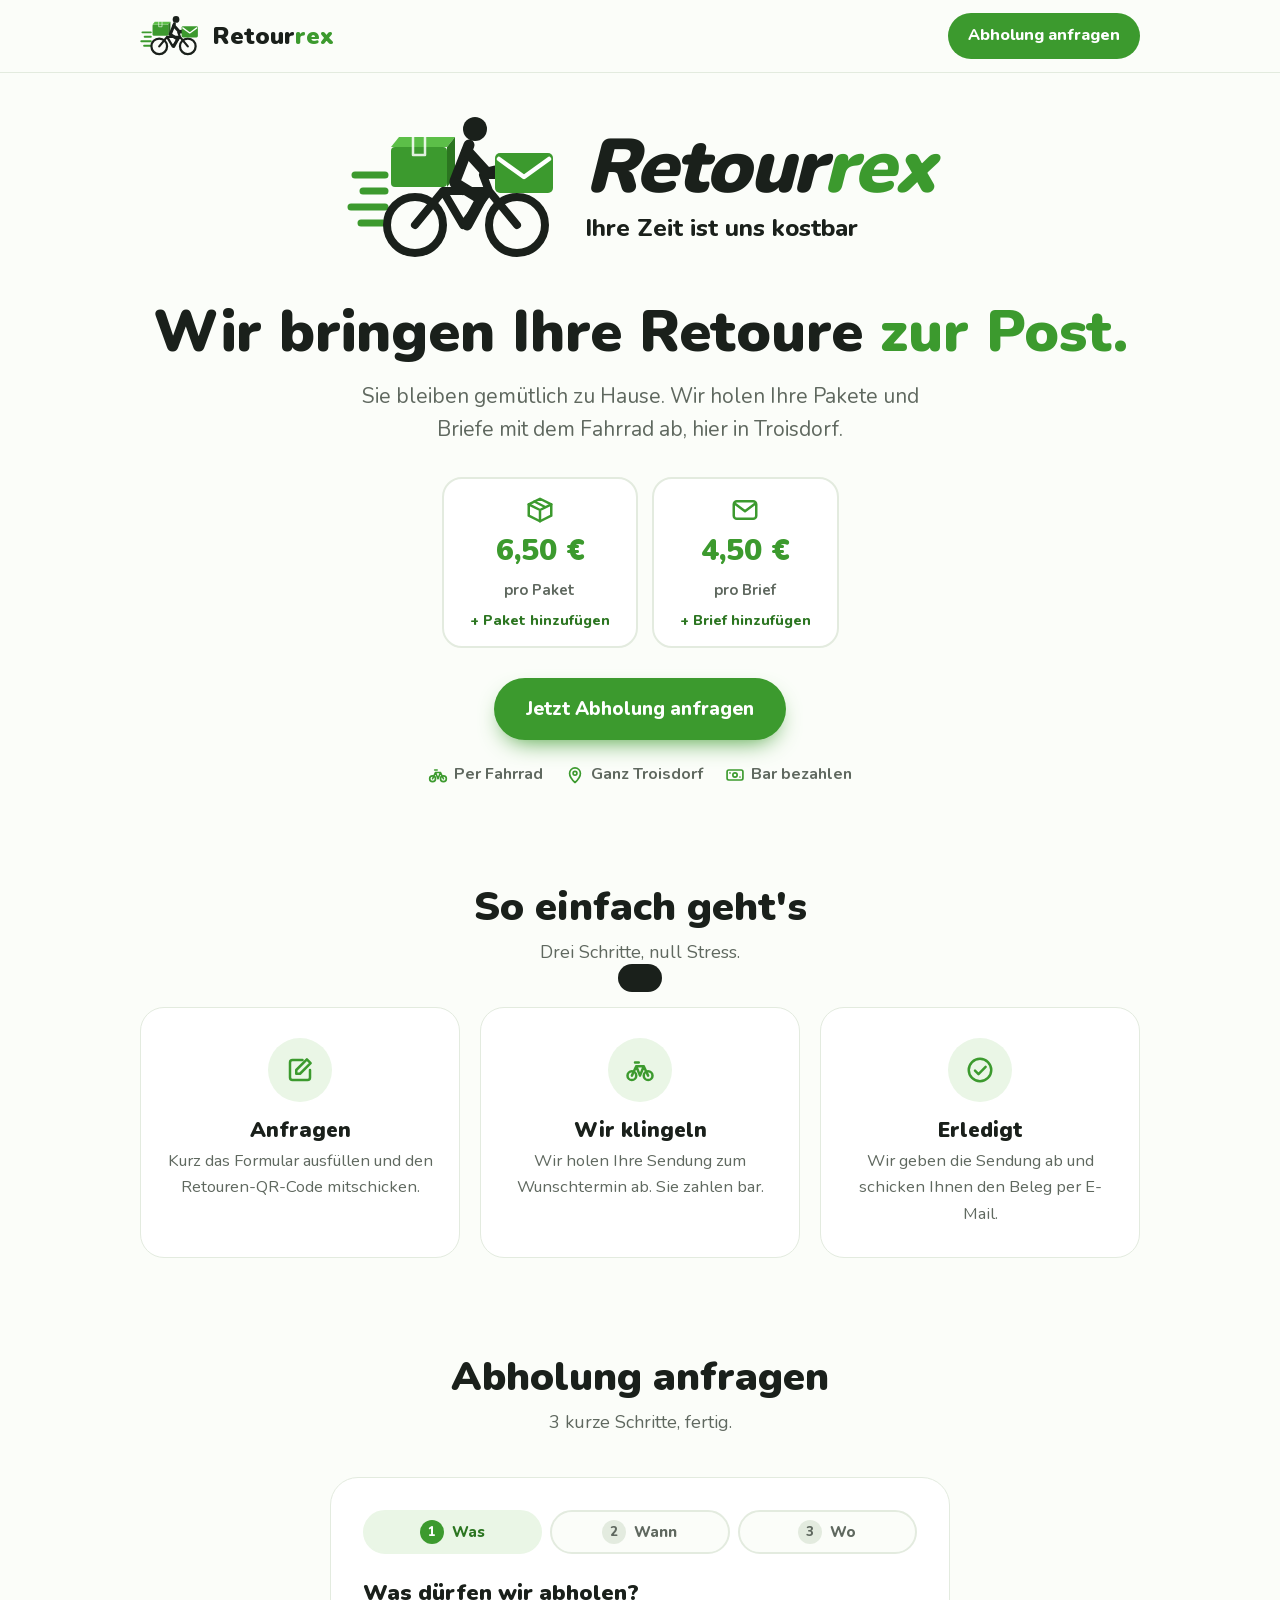
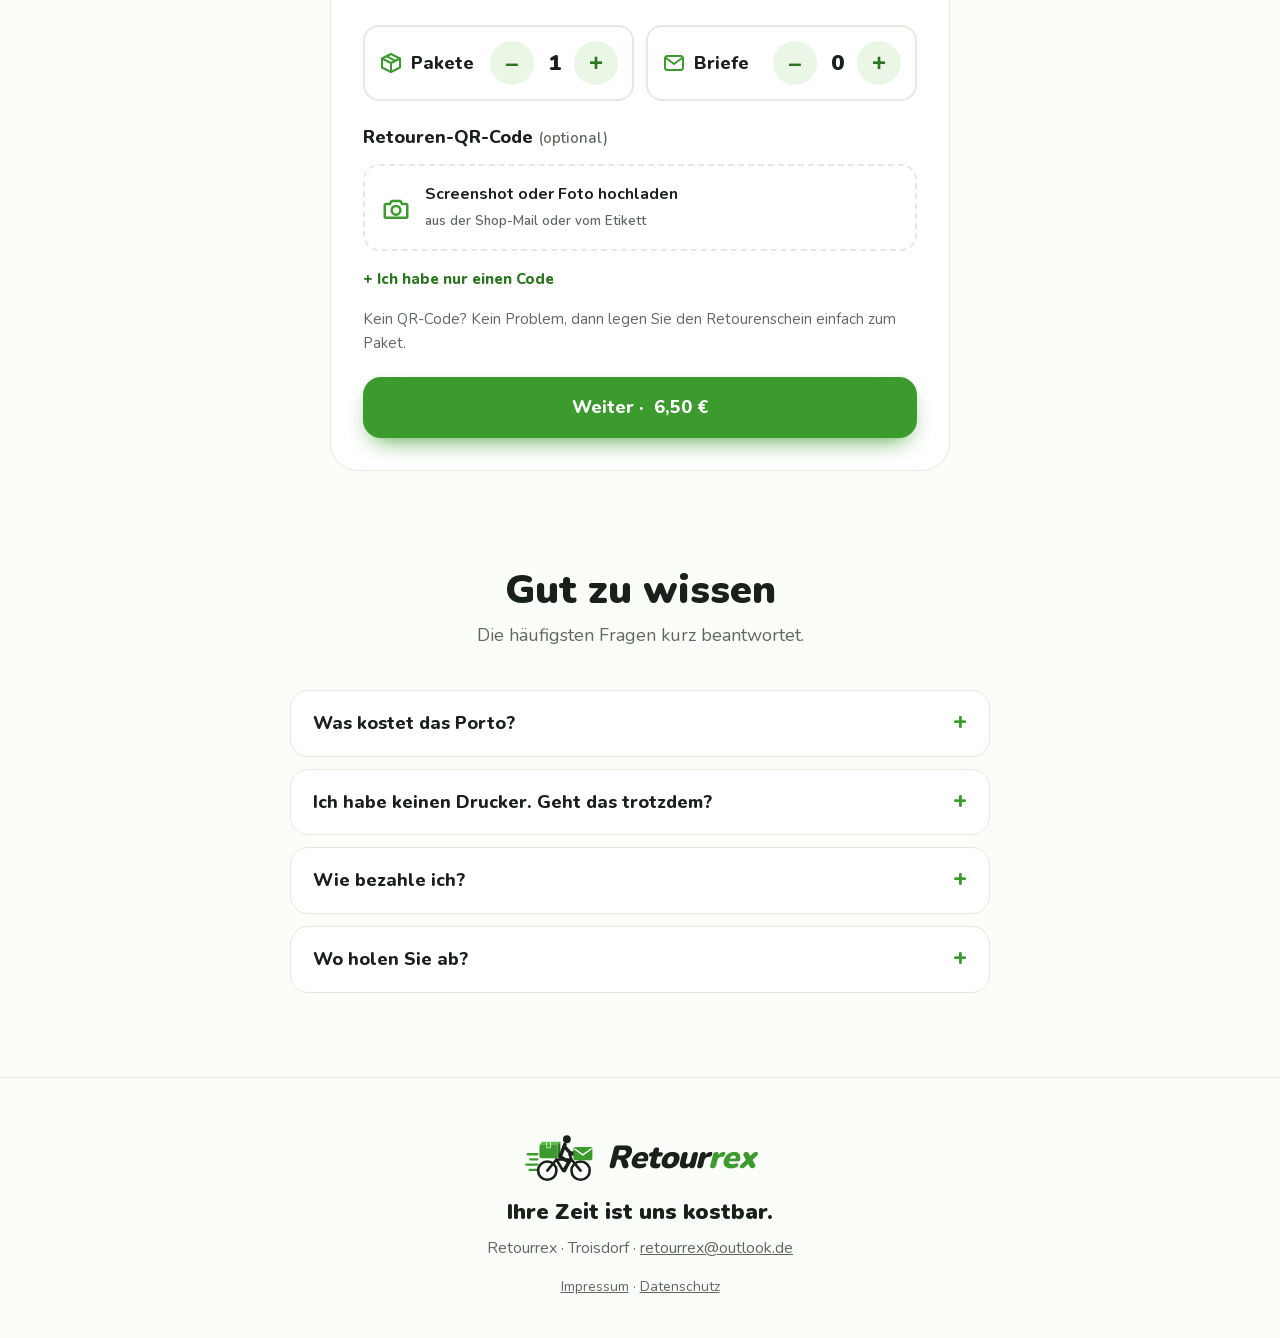
==== commit d663ddb3: "Handy: einheitliche Icons, ruhiger Hintergrund, kompaktere Abstände Co-Authored-By: Claude Opus 5.5 " ====
--- a/index.html
+++ b/index.html
@@ -74,7 +74,7 @@
 @media (max-width:760px){.steps{grid-template-columns:1fr}}
 
 /* Booking */
-.book{background:var(--green-soft)}
+.book{background:var(--bg)}
 form{max-width:620px;margin:0 auto;background:var(--card);border-radius:28px;padding:32px;box-shadow:0 20px 50px -30px rgba(0,0,0,.35);display:grid;gap:18px}
 .row{display:grid;grid-template-columns:1fr 1fr;gap:16px}
 @media (max-width:560px){.row{grid-template-columns:1fr}form{padding:22px}}
@@ -167,6 +167,57 @@
 input{font-size:17px}
 @media (max-width:560px){ form{padding:20px 16px} legend{font-size:20px} }
 
+
+/* ===== Icons + Handy-Feinschliff ===== */
+.i{width:24px;height:24px;fill:none;stroke:currentColor;stroke-width:2;stroke-linecap:round;stroke-linejoin:round;flex:none;display:inline-block;vertical-align:middle}
+.price .ico{display:grid;place-items:center;height:34px}
+.price .ico .i{width:30px;height:30px;color:var(--green)}
+.trust span{display:inline-flex;align-items:center;gap:6px}
+.trust .i{width:20px;height:20px;color:var(--green)}
+.step .num .i{width:30px;height:30px;color:var(--green)}
+.counter span{display:flex;align-items:center;gap:8px}
+.counter span .i{color:var(--green)}
+.drop-ico .i{width:30px;height:30px;color:var(--green)}
+.done-ico .i{width:64px;height:64px;color:var(--green);stroke-width:1.8}
+details.code summary{display:block}
+@media (max-width:640px){
+  body{font-size:17px}
+  section{padding:48px 0}
+  h2{font-size:27px}
+  .sub{margin-bottom:24px;font-size:16px}
+  .hero{padding:8px 0 40px}
+  .logo-big{margin:10px auto 18px;gap:0}
+  .logo-big .mark{width:116px}
+  .word{font-size:42px}
+  .slogan-hero{font-size:16px}
+  .hero h1{font-size:30px;margin-bottom:10px}
+  .hero p{font-size:16.5px;margin-bottom:22px}
+  .prices{margin-bottom:18px}
+  .price{border-radius:16px}
+  .hero .btn{width:100%}
+  .trust{display:grid;grid-template-columns:repeat(3,1fr);gap:4px;font-size:13px;margin-top:16px}
+  .trust span{flex-direction:column;gap:4px}
+  .steps{gap:10px}
+  .step{display:grid;grid-template-columns:52px 1fr;column-gap:14px;align-items:center;text-align:left;padding:16px;border-radius:18px}
+  .step .num{width:52px;height:52px;margin:0;grid-row:span 2}
+  .step .num .i{width:26px;height:26px}
+  .step h3{font-size:18px;margin:0}
+  .step p{font-size:15px;line-height:1.45}
+  .book .wrap{padding:0 12px}
+  form{padding:18px 14px;border-radius:22px;box-shadow:0 10px 30px -20px rgba(0,0,0,.3)}
+  .done{padding:28px 18px;border-radius:22px}
+  legend{font-size:20px;margin-bottom:10px}
+  .progress{margin-bottom:16px}
+  .progress li{font-size:14px;padding:6px 2px}
+  details{padding:14px 16px}
+  summary{font-size:16.5px}
+  footer{padding-top:40px}
+}
+
+/* Einheitlicher, ruhiger Hintergrund */
+form,.done{box-shadow:none!important;border:1px solid var(--line)}
+section+section{padding-top:24px}
+@media (max-width:640px){section+section{padding-top:8px}}
 /* FAQ */
 .faq{max-width:700px;margin:0 auto}
 details{background:var(--card);border:1px solid var(--line);border-radius:18px;padding:18px 22px;margin-bottom:12px}
@@ -221,7 +272,14 @@
   <!-- Brief vorne -->
   <rect x="148" y="40" width="58" height="40" rx="5" fill="#3c9a2e"/>
   <path d="M152 46l25 18 25-18" stroke="#ffffff" stroke-width="4.5"/>
-</symbol></svg>
+</symbol><symbol id="i-box" viewBox="0 0 24 24"><path d="M3 7.5 12 3l9 4.5v9L12 21l-9-4.5z"/><path d="M3 7.5 12 12l9-4.5M12 12v9M7.5 5.2l9 4.6"/></symbol>
+<symbol id="i-mail" viewBox="0 0 24 24"><rect x="3" y="5" width="18" height="14" rx="2.5"/><path d="m4 7 8 6 8-6"/></symbol>
+<symbol id="i-bike" viewBox="0 0 24 24"><circle cx="5.5" cy="16.5" r="3.5"/><circle cx="18.5" cy="16.5" r="3.5"/><path d="M5.5 16.5 9 9h6l3.5 7.5M9 9 12 16.5 15 9M8 6h3"/></symbol>
+<symbol id="i-pin" viewBox="0 0 24 24"><path d="M12 21s-6.5-5.6-6.5-11a6.5 6.5 0 0 1 13 0c0 5.4-6.5 11-6.5 11z"/><circle cx="12" cy="10" r="2.3"/></symbol>
+<symbol id="i-cash" viewBox="0 0 24 24"><rect x="2.5" y="6" width="19" height="12" rx="2"/><circle cx="12" cy="12" r="2.6"/><path d="M6 9.5v.01M18 14.5v.01"/></symbol>
+<symbol id="i-edit" viewBox="0 0 24 24"><path d="M14 4h-8a2 2 0 0 0-2 2v12a2 2 0 0 0 2 2h12a2 2 0 0 0 2-2v-6"/><path d="m17.5 3.5 3 3L12 15H9v-3z"/></symbol>
+<symbol id="i-check" viewBox="0 0 24 24"><circle cx="12" cy="12" r="9"/><path d="m8 12.5 2.8 2.8L16.5 9.5"/></symbol>
+<symbol id="i-camera" viewBox="0 0 24 24"><path d="M4 8h3l1.6-2.5h6.8L17 8h3a1 1 0 0 1 1 1v9a1 1 0 0 1-1 1H4a1 1 0 0 1-1-1V9a1 1 0 0 1 1-1z"/><circle cx="12" cy="13" r="3.5"/></symbol></svg>
 
 <header>
   <div class="wrap nav">
@@ -237,11 +295,11 @@
       <h1>Wir bringen Ihre Retoure <span>zur Post.</span></h1>
       <p>Sie bleiben gemütlich zu Hause. Wir holen Ihre Pakete und Briefe mit dem Fahrrad ab, hier in Troisdorf.</p>
       <div class="prices">
-        <button type="button" class="price" data-add="p"><div class="ico">📦</div><b>6,50 €</b><small>pro Paket</small><span class="add">+ Paket hinzufügen</span></button>
-        <button type="button" class="price" data-add="b"><div class="ico">✉️</div><b>4,50 €</b><small>pro Brief</small><span class="add">+ Brief hinzufügen</span></button>
+        <button type="button" class="price" data-add="p"><div class="ico"><svg class="i" aria-hidden="true"><use href="#i-box"/></svg></div><b>6,50 €</b><small>pro Paket</small><span class="add">+ Paket hinzufügen</span></button>
+        <button type="button" class="price" data-add="b"><div class="ico"><svg class="i" aria-hidden="true"><use href="#i-mail"/></svg></div><b>4,50 €</b><small>pro Brief</small><span class="add">+ Brief hinzufügen</span></button>
       </div>
       <a class="btn" href="#buchen" id="heroCta">Jetzt Abholung anfragen</a>
-      <div class="trust"><span>🚲 Per Fahrrad</span><span>📍 Ganz Troisdorf</span><span>💶 Bar bezahlen</span></div>
+      <div class="trust"><span><svg class="i" aria-hidden="true"><use href="#i-bike"/></svg>Per Fahrrad</span><span><svg class="i" aria-hidden="true"><use href="#i-pin"/></svg>Ganz Troisdorf</span><span><svg class="i" aria-hidden="true"><use href="#i-cash"/></svg>Bar bezahlen</span></div>
     </div>
   </section>
 
@@ -250,9 +308,9 @@
       <h2>So einfach geht's</h2>
       <p class="sub">Drei Schritte, null Stress.</p>
       <div class="steps">
-        <div class="step"><div class="num">📝</div><h3>Anfragen</h3><p>Kurz das Formular ausfüllen und den Retouren-QR-Code mitschicken.</p></div>
-        <div class="step"><div class="num">🚲</div><h3>Wir klingeln</h3><p>Wir holen Ihre Sendung zum Wunschtermin ab. Sie zahlen bar.</p></div>
-        <div class="step"><div class="num">✅</div><h3>Erledigt</h3><p>Wir geben die Sendung ab und schicken Ihnen den Beleg per E-Mail.</p></div>
+        <div class="step"><div class="num"><svg class="i" aria-hidden="true"><use href="#i-edit"/></svg></div><h3>Anfragen</h3><p>Kurz das Formular ausfüllen und den Retouren-QR-Code mitschicken.</p></div>
+        <div class="step"><div class="num"><svg class="i" aria-hidden="true"><use href="#i-bike"/></svg></div><h3>Wir klingeln</h3><p>Wir holen Ihre Sendung zum Wunschtermin ab. Sie zahlen bar.</p></div>
+        <div class="step"><div class="num"><svg class="i" aria-hidden="true"><use href="#i-check"/></svg></div><h3>Erledigt</h3><p>Wir geben die Sendung ab und schicken Ihnen den Beleg per E-Mail.</p></div>
       </div>
     </div>
   </section>
@@ -272,15 +330,15 @@
         <fieldset class="step-pane" data-step="1">
           <legend>Was dürfen wir abholen?</legend>
           <div class="counters">
-            <div class="counter"><span>📦 Pakete</span><div class="ctl"><button type="button" data-t="p" data-d="-1" aria-label="Ein Paket weniger">–</button><output id="cP">1</output><button type="button" data-t="p" data-d="1" aria-label="Ein Paket mehr">+</button></div></div>
-            <div class="counter"><span>✉️ Briefe</span><div class="ctl"><button type="button" data-t="b" data-d="-1" aria-label="Ein Brief weniger">–</button><output id="cB">0</output><button type="button" data-t="b" data-d="1" aria-label="Ein Brief mehr">+</button></div></div>
+            <div class="counter"><span><svg class="i" aria-hidden="true"><use href="#i-box"/></svg>Pakete</span><div class="ctl"><button type="button" data-t="p" data-d="-1" aria-label="Ein Paket weniger">–</button><output id="cP">1</output><button type="button" data-t="p" data-d="1" aria-label="Ein Paket mehr">+</button></div></div>
+            <div class="counter"><span><svg class="i" aria-hidden="true"><use href="#i-mail"/></svg>Briefe</span><div class="ctl"><button type="button" data-t="b" data-d="-1" aria-label="Ein Brief weniger">–</button><output id="cB">0</output><button type="button" data-t="b" data-d="1" aria-label="Ein Brief mehr">+</button></div></div>
           </div>
           <p class="err" id="eCount"></p>
 
-          <p class="q">Haben Sie einen Retouren-QR-Code? <small>(optional)</small></p>
+          <p class="q">Retouren-QR-Code <small>(optional)</small></p>
           <label class="drop" for="fFile" id="dropZone">
             <input id="fFile" type="file" accept="image/*,application/pdf">
-            <span class="drop-ico">📷</span>
+            <span class="drop-ico"><svg class="i" aria-hidden="true"><use href="#i-camera"/></svg></span>
             <span id="dropText"><b>Screenshot oder Foto hochladen</b><br><small>aus der Shop-Mail oder vom Etikett</small></span>
             <img id="dropPrev" alt="" hidden>
           </label>
@@ -299,9 +357,9 @@
           <div class="chips" id="days" role="radiogroup" aria-label="Tag"></div>
           <p class="q">Uhrzeit</p>
           <div class="chips" id="times" role="radiogroup" aria-label="Uhrzeit">
-            <button type="button" class="chip" role="radio" aria-checked="false" data-v="vormittags (8–12 Uhr)">☀️ 8–12 Uhr</button>
-            <button type="button" class="chip" role="radio" aria-checked="false" data-v="mittags (12–16 Uhr)">🌤️ 12–16 Uhr</button>
-            <button type="button" class="chip" role="radio" aria-checked="false" data-v="abends (16–20 Uhr)">🌙 16–20 Uhr</button>
+            <button type="button" class="chip" role="radio" aria-checked="false" data-v="vormittags (8–12 Uhr)">8–12 Uhr</button>
+            <button type="button" class="chip" role="radio" aria-checked="false" data-v="mittags (12–16 Uhr)">12–16 Uhr</button>
+            <button type="button" class="chip" role="radio" aria-checked="false" data-v="abends (16–20 Uhr)">16–20 Uhr</button>
           </div>
           <p class="err" id="eWhen"></p>
         </fieldset>
@@ -324,7 +382,7 @@
         <p id="msg" role="status"></p>
       </form>
       <div class="done" id="done" hidden tabindex="-1">
-        <div class="done-ico">🎉</div>
+        <div class="done-ico"><svg class="i" aria-hidden="true"><use href="#i-check"/></svg></div>
         <h3>Danke, <span id="dName"></span>!</h3>
         <p id="dText">Ihre Anfrage ist bei Retourrex angekommen. Wir melden uns in Kürze unter <b id="dPhone"></b>, um den Termin zu bestätigen.</p>
         <div class="summary" id="dSum"></div>
@@ -357,7 +415,7 @@
   </div>
 </footer>
 
-<a class="btn mobile-cta" href="#buchen">📦 Abholung anfragen</a>
+<a class="btn mobile-cta" href="#buchen">Abholung anfragen</a>
 
 <script>
 /* ===== EINSTELLUNG =====
@@ -392,7 +450,7 @@
   const t=card.dataset.add;
   if(pristine){ c.p=0; c.b=0; pristine=false; }
   c[t]=Math.min(30,c[t]+1); render(); goStep(1,false);
-  toast(t==='p' ? `📦 Paket hinzugefügt (${c.p})` : `✉️ Brief hinzugefügt (${c.b})`);
+  toast(t==='p' ? `Paket hinzugefügt (${c.p})` : `Brief hinzugefügt (${c.b})`);
   $('buchen').scrollIntoView({behavior:'smooth'});
 }));
 
@@ -437,10 +495,10 @@
   return ok;
 }
 function summary(){
-  const lines=[`📦 ${c.p} Paket${c.p===1?'':'e'} · ✉️ ${c.b} Brief${c.b===1?'':'e'}`, `🕒 ${when.day}, ${when.time}`];
-  if($('fAddr').value.trim()) lines.push(`📍 ${$('fAddr').value.trim()}, Troisdorf`);
-  if($('fFile').files[0]) lines.push('🔳 QR-Code wird mitgeschickt'); else if($('fCode').value.trim()) lines.push(`🔳 Code: ${$('fCode').value.trim()}`);
-  lines.push(`💶 ${price()} bar bei Abholung`);
+  const lines=[`Was: ${c.p} Paket${c.p===1?'':'e'}${c.b?`, ${c.b} Brief${c.b===1?'':'e'}`:''}`, `Wann: ${when.day}, ${when.time}`];
+  if($('fAddr').value.trim()) lines.push(`Wo: ${$('fAddr').value.trim()}, Troisdorf`);
+  if($('fFile').files[0]) lines.push('QR-Code: wird mitgeschickt'); else if($('fCode').value.trim()) lines.push(`Code: ${$('fCode').value.trim()}`);
+  lines.push(`Preis: ${price()} bar bei Abholung`);
   return lines.join('\n');
 }
 function goStep(s,scroll=true){
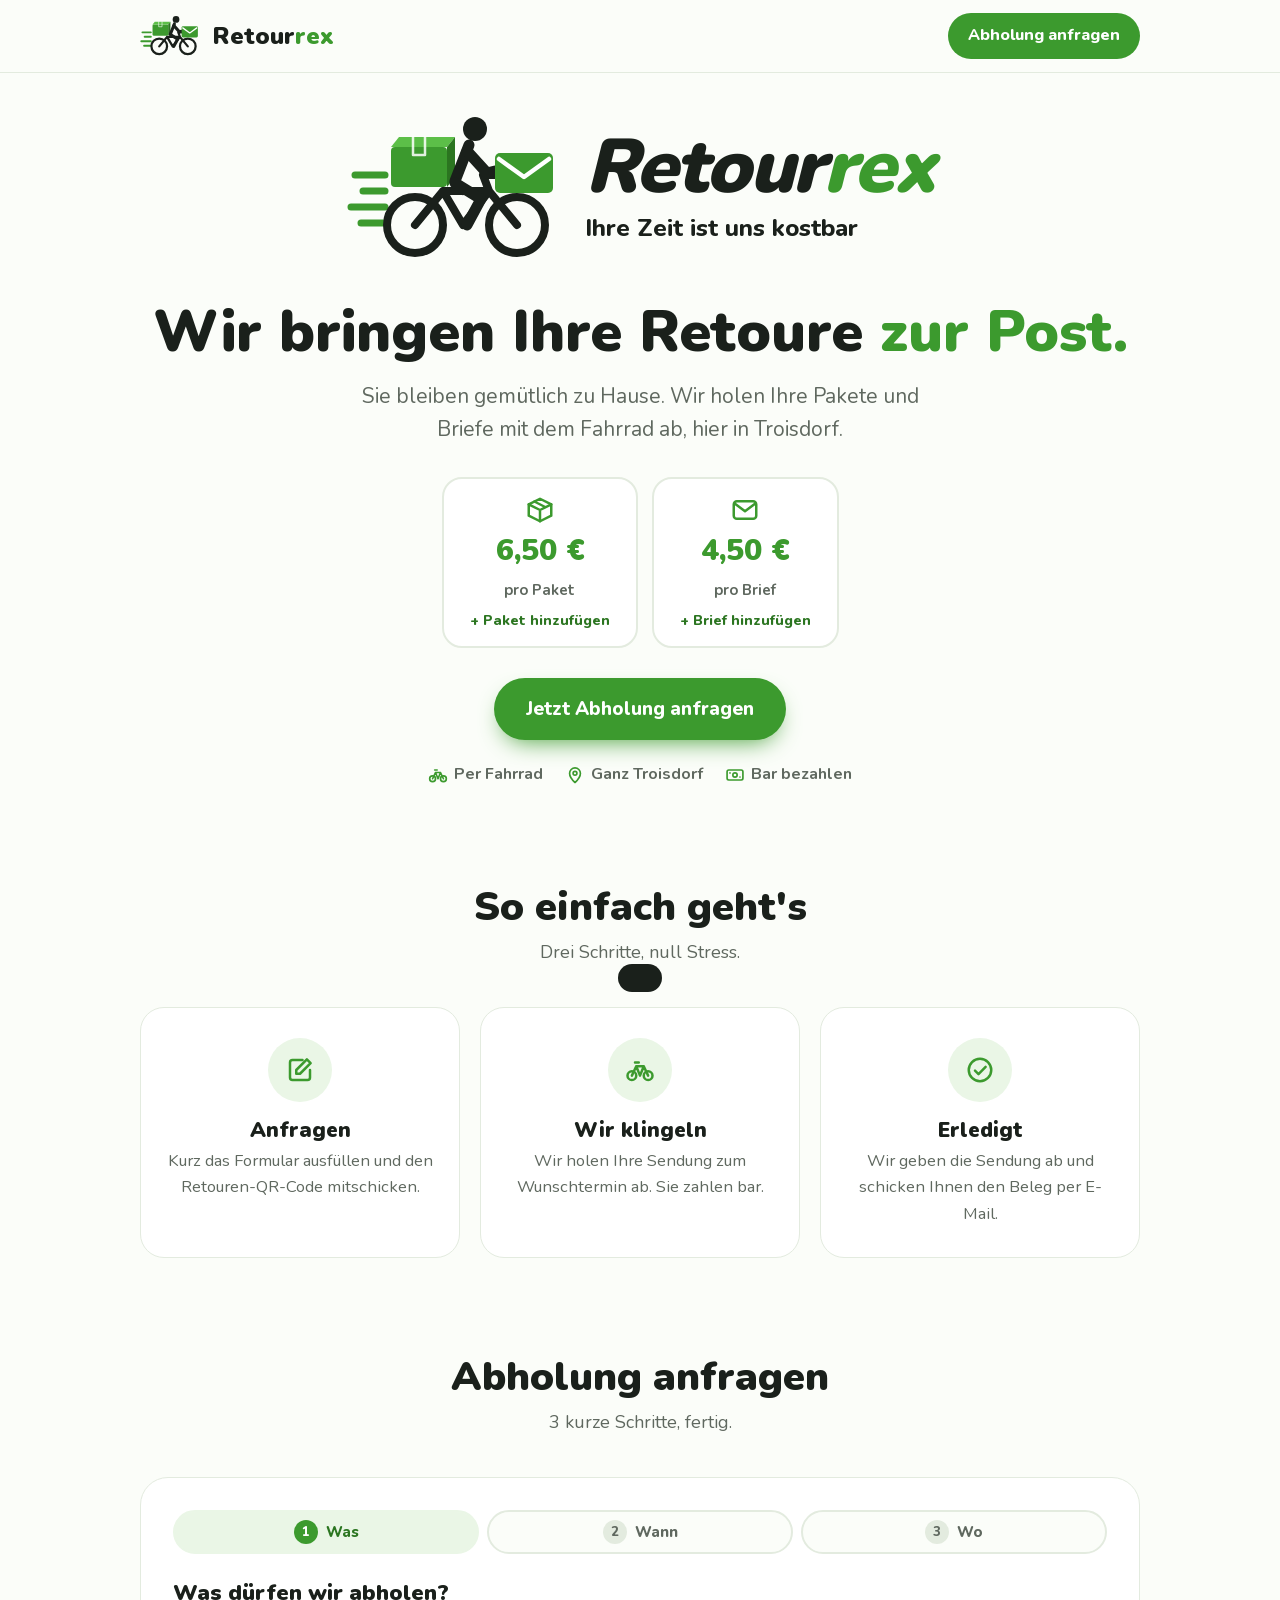
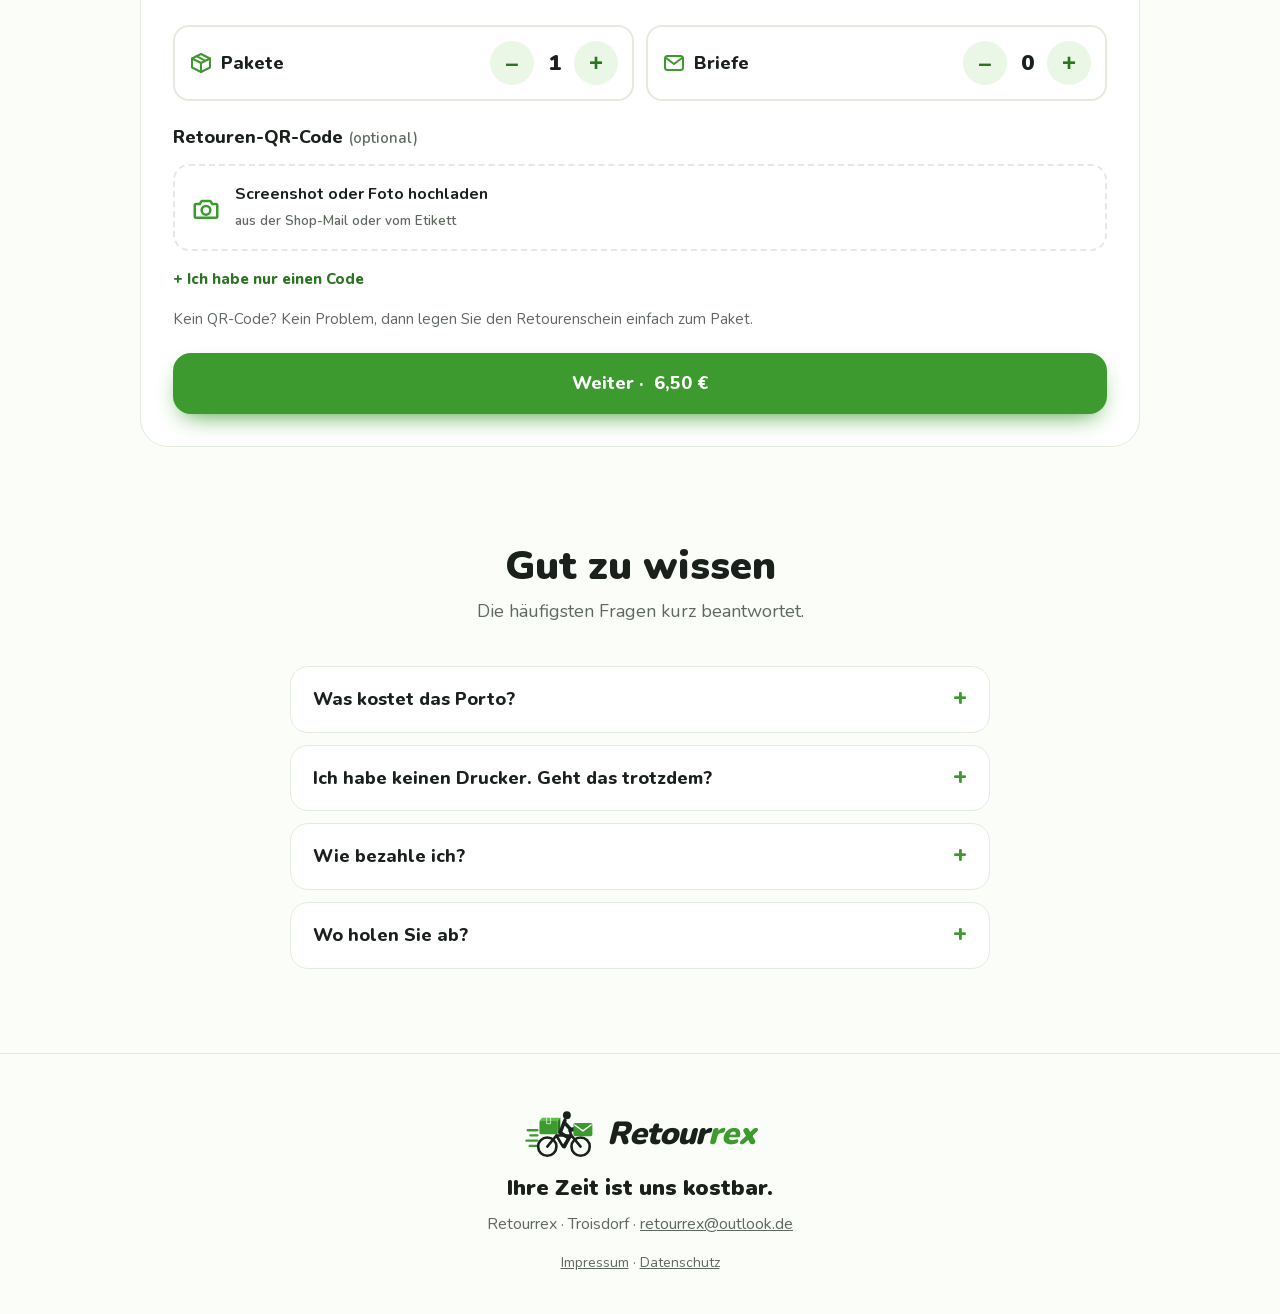
==== commit 5a6150ab: "Fix: Seite ragte auf großen iPhones seitlich heraus Co-Authored-By: Claude Opus 5.5 <noreply@anthrop" ====
--- a/index.html
+++ b/index.html
@@ -218,6 +218,14 @@
 form,.done{box-shadow:none!important;border:1px solid var(--line)}
 section+section{padding-top:24px}
 @media (max-width:640px){section+section{padding-top:8px}}
+/* Nichts darf seitlich herausragen */
+html,body{max-width:100%;overflow-x:hidden}
+@supports (overflow:clip){html,body{overflow-x:clip}}
+.counters{grid-template-columns:repeat(2,minmax(0,1fr))}
+.counter{min-width:0}
+@media (max-width:640px){.counters{grid-template-columns:minmax(0,1fr)}}
+form,fieldset,.step-pane,.drop,details.code{min-width:0;max-width:100%}
+.drop{position:relative}
 /* FAQ */
 .faq{max-width:700px;margin:0 auto}
 details{background:var(--card);border:1px solid var(--line);border-radius:18px;padding:18px 22px;margin-bottom:12px}
